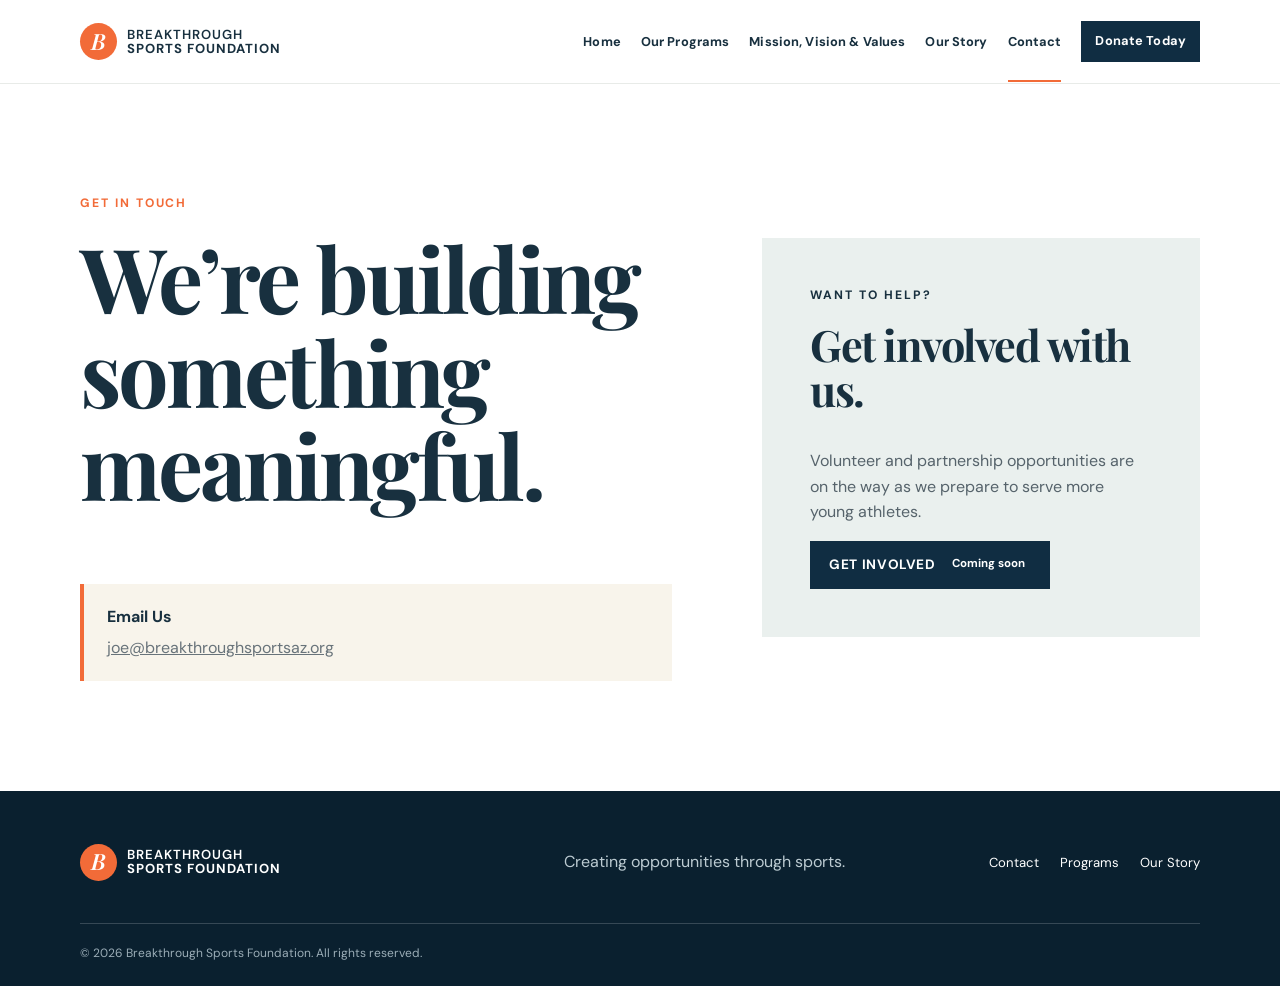
==== contact.html @ 669276fe "modified:   contact.html" ====
<!doctype html>
<html lang="en">
<head>
<meta charset="UTF-8" />
<meta name="viewport" content="width=device-width, initial-scale=1.0" />
<meta name="description" content="Contact Breakthrough Sports Foundation." />
<title>Contact | Breakthrough Sports Foundation</title>
<link rel="stylesheet" href="styles.css" />
<script src="script.js" defer>
</script>
</head>
<body>
<a class="skip-link" href="#main-content">Skip to main content</a>
<header class="site-header">
<div class="container nav-wrap">
<a class="brand" href="/" aria-label="Breakthrough Sports Foundation home">
<span class="brand-mark">B</span>
<span>Breakthrough <strong>Sports Foundation</strong>
</span>
</a>
<button class="menu-toggle" aria-expanded="false" aria-controls="site-nav">
<span class="sr-only">Open navigation</span>
<span>
</span>
<span>
</span>
<span>
</span>
</button>
<nav id="site-nav" class="site-nav" aria-label="Main navigation">
<a href="/">Home</a>
<a href="/programs">Our Programs</a>
<a href="/mission">Mission, Vision & Values</a>
<a href="/story">Our Story</a>
<a class="active" href="/contact">Contact</a>
<a class="nav-donate" href="https://www.zeffy.com/en-US/donation-form/donate-to-change-lives-24615">Donate Today</a>
</nav>
</div>
</header>
<main id="main-content">
<section class="contact-page section container">
<div>
<p class="eyebrow accent">Get in touch</p>
<h1>We’re building something meaningful.</h1>
<div class="contact-status">
  <strong>Email Us</strong>
  <span>
    <a href="mailto:joe@breakthroughsportsaz.org">
      joe@breakthroughsportsaz.org
    </a>
  </span>
</div>
</div>
<aside>
<p class="eyebrow">Want to help?</p>
<h2>Get involved with us.</h2>
<p>Volunteer and partnership opportunities are on the way as we prepare to serve more young athletes.</p>
<a class="button button-dark" href="#coming-soon">Get Involved <span class="coming-soon">Coming soon</span>
</a>
<div id="coming-soon" class="sr-only" aria-live="polite">Get involved opportunities are coming soon.</div>
</aside>
</section>
</main>
<footer class="site-footer">
<div class="container footer-grid">
<a class="brand footer-brand" href="/">
<span class="brand-mark">B</span>
<span>Breakthrough <strong>Sports Foundation</strong>
</span>
</a>
<p>Creating opportunities through sports.</p>
<div>
<a href="/contact">Contact</a>
<a href="/programs">Programs</a>
<a href="/story">Our Story</a>
</div>
</div>
<div class="container footer-bottom">© <span data-year>
</span> Breakthrough Sports Foundation. All rights reserved.</div>
</footer>
</body>
</html>
---- styles.css ----
@import url('https://fonts.googleapis.com/css2?family=DM+Sans:wght@400;500;600;700&family=Playfair+Display:ital,wght@0,600;0,700;1,600;1,700&display=swap');

:root { --navy:#102d42; --navy-dark:#0a202f; --orange:#f26b38; --gold:#f6bf5d; --cream:#f8f4eb; --ink:#18303f; --muted:#65727b; --line:#dce1df; --white:#fff; }
* { box-sizing:border-box; } html { scroll-behavior:smooth; } body { margin:0; color:var(--ink); font-family:'DM Sans',Arial,sans-serif; font-size:16px; line-height:1.6; background:var(--white); } h1,h2,h3,p { margin-top:0; } h1,h2 { font-family:'Playfair Display',Georgia,serif; line-height:1.04; letter-spacing:-.035em; } h1 { font-size:clamp(3.1rem,7vw,6.4rem); } h2 { font-size:clamp(2.3rem,4.5vw,4.25rem); } h3 { font-size:1.28rem; line-height:1.25; } a { color:inherit; } .container { width:min(1120px,calc(100% - 48px)); margin-inline:auto; } .section { padding-block:110px; } .sr-only { position:absolute;width:1px;height:1px;padding:0;margin:-1px;overflow:hidden;clip:rect(0,0,0,0);white-space:nowrap;border:0; } .skip-link { position:fixed;top:8px;left:8px;z-index:99;transform:translateY(-150%);background:var(--orange);color:#fff;padding:10px 14px;font-weight:700; } .skip-link:focus { transform:translateY(0); } .site-header { position:relative; z-index:10; border-bottom:1px solid #e8ebe8; background:#fff; } .nav-wrap { min-height:83px; display:flex; align-items:center; justify-content:space-between; gap:24px; } .brand { display:flex;align-items:center;gap:10px;text-decoration:none;font-size:.82rem;line-height:1.05;text-transform:uppercase;letter-spacing:.075em;font-weight:600; } .brand strong { display:block;font-weight:700; } .brand-mark { width:37px;height:37px;display:grid;place-items:center;border-radius:50%;background:var(--orange);color:#fff;font-family:'Playfair Display',serif;font-size:1.4rem;font-style:italic;text-transform:none; } .site-nav { display:flex;align-items:center;gap:20px;font-size:.8rem;font-weight:700;letter-spacing:.01em; } .site-nav a { text-decoration:none; } .site-nav > a:not(.nav-donate) { border-bottom:2px solid transparent;padding:31px 0 27px; } .site-nav > a:not(.nav-donate):hover,.site-nav > a.active { border-color:var(--orange); } .nav-donate { padding:10px 14px;background:var(--navy);color:#fff; } .menu-toggle { display:none; }
.hero { min-height:690px; position:relative; color:#fff; display:flex; align-items:center; overflow:hidden; background:var(--navy); } .hero-image { position:absolute;inset:0;background:linear-gradient(90deg,rgba(8,29,43,.88) 0%,rgba(8,29,43,.55) 45%,rgba(8,29,43,.13) 100%),url(sports.jpg) center/cover; } .hero-content { position:relative; padding:100px 0 130px; max-width:1120px; width:100%; } .eyebrow { margin-bottom:17px;text-transform:uppercase;font-size:.76rem;font-weight:700;letter-spacing:.16em; } .eyebrow.accent { color:var(--orange); } .hero h1 { max-width:720px;margin-bottom:24px; } em { color:var(--gold); font-weight:inherit; } .hero-copy { font-size:1.14rem;max-width:550px;line-height:1.65;margin-bottom:33px; } .button-row { display:flex;gap:13px;flex-wrap:wrap; } .button { display:inline-flex;justify-content:center;align-items:center;gap:10px;min-height:48px;padding:12px 19px;text-decoration:none;font-size:.85rem;text-transform:uppercase;letter-spacing:.045em;font-weight:700;transition:transform .2s,background .2s; } .button:hover { transform:translateY(-2px); } .button-primary { background:var(--orange);color:white; } .button-ghost { border:1px solid rgba(255,255,255,.68);color:white; } .button-dark { background:var(--navy);color:#fff; } .button-light { background:#fff;color:var(--navy); } .coming-soon { text-transform:none;letter-spacing:0;font-size:.72rem;background:rgba(16,45,66,.12);padding:2px 6px; } .hero-statement { position:absolute;right:30px;bottom:26px;font-family:'Playfair Display',serif;font-size:1.13rem;font-style:italic;letter-spacing:.01em; } .hero-statement span { color:var(--gold); }
.intro { display:grid;grid-template-columns:1.05fr .95fr;gap:110px;align-items:start; } .intro h2 { margin-bottom:0; } .intro-copy { padding-top:23px;font-size:1.08rem; } .text-link,.values-grid a { color:var(--orange);font-size:.86rem;font-weight:700;text-decoration:none; } .text-link { display:inline-block;margin-top:10px;border-bottom:1px solid currentColor; } .values-band { background:var(--cream);padding:78px 0; } .values-grid { display:grid;grid-template-columns:repeat(3,1fr);gap:48px; } .values-grid article { padding-right:25px;border-right:1px solid #d8d6cf; } .values-grid article:last-child { border:0; } .number { color:var(--orange);font-size:.8rem;font-weight:700;letter-spacing:.09em; } .values-grid h3 { margin:19px 0 10px;font-family:'Playfair Display',serif;font-size:1.65rem; } .values-grid p { min-height:102px;color:#56636a; } .feature { display:grid;grid-template-columns:1fr 1fr;padding-block:110px;align-items:stretch; } .feature-photo { min-height:480px;background:center/cover; } .photo-court { background-image:url(sports1.jpg); } .feature-content { padding:68px 10% 50px;background:#edf3f1; } .feature-content h2 { font-size:clamp(2.25rem,3.6vw,3.6rem); } .feature-content p:not(.eyebrow) { margin:24px 0 30px;color:#526069; } .donate-section,.callout { background:var(--orange);color:#fff;text-align:center;padding:93px 0; } .donate-content { max-width:720px; } .donate-section h2,.callout h2 { margin-bottom:17px; } .donate-section p:not(.eyebrow),.callout p:not(.eyebrow) { max-width:600px;margin:0 auto 30px; } .donate-section .coming-soon,.callout .coming-soon { background:rgba(16,45,66,.12); }
.page-hero { color:#fff;min-height:450px;display:flex;align-items:flex-end;padding:80px 0;background:var(--navy) center/cover;position:relative;isolation:isolate; } .page-hero::before { content:'';position:absolute;inset:0;background:rgba(7,31,46,.64);z-index:-1; } .programs-hero { background-image:url(sports2.jpg); } .mission-hero { background-image:url(sports3.jpg); } .page-hero h1 { max-width:830px;margin-bottom:16px; } .page-hero p:not(.eyebrow) { max-width:620px;font-size:1.13rem; }.program-intro { display:grid;grid-template-columns:1fr 1fr;gap:100px;align-items:center;padding-bottom:45px; } .program-intro p { font-size:1.12rem;color:#516068; }.programs-grid { display:grid;grid-template-columns:repeat(2,1fr);gap:0;border-top:1px solid var(--line);margin-bottom:110px; }.programs-grid article { padding:42px 40px 44px 0;border-bottom:1px solid var(--line); }.programs-grid article:nth-child(odd) { margin-right:40px; }.programs-grid span { font-size:.76rem;color:var(--orange);font-weight:700; }.programs-grid h3 { font-family:'Playfair Display',serif;font-size:1.65rem;margin:14px 0 11px; }.programs-grid p { color:#59676e;margin:0; }.callout { text-align:left; }.callout h2 { font-size:clamp(2.4rem,4vw,4.1rem); }.callout p { margin-left:0!important; }
.principles { display:grid;grid-template-columns:1fr 1fr;gap:70px;padding-top:112px;padding-bottom:112px; }.principles article { padding:38px 25px 45px;border-top:5px solid var(--orange);background:var(--cream); }.principles p:not(.eyebrow) { color:#52606a;font-size:1.07rem; }.values-section { background:var(--navy);color:#fff;padding:100px 0; }.values-section h2 { margin-bottom:50px; }.value-cards { display:grid;grid-template-columns:repeat(4,1fr);gap:18px; }.value-cards article { background:#1d4157;padding:29px 25px; }.value-cards h3 { color:var(--gold);font-family:'Playfair Display',serif;font-size:1.6rem; }.value-cards p { color:#d5e1e6;margin:0; }.story-hero { min-height:560px;display:flex;align-items:center;color:#fff;background:linear-gradient(90deg,rgba(9,30,43,.82),rgba(9,30,43,.35)),url('https://images.unsplash.com/photo-1517466787929-bc90951d0974?auto=format&fit=crop&w=1800&q=85') center/cover; }.story-hero h1 { max-width:820px; }.story-content { display:grid;grid-template-columns:.9fr 1.1fr;gap:95px; }.story-content h2 { font-size:clamp(2.25rem,4vw,4rem); }.story-content p { font-size:1.08rem;color:#53616a; }.story-content .button { margin-top:15px; }.quote-section { padding:100px 0;background:var(--cream);text-align:center; }.quote-section blockquote { max-width:900px;margin:0 auto 19px;font-family:'Playfair Display',serif;font-size:clamp(2.3rem,5vw,4.8rem);font-style:italic;line-height:1.12;letter-spacing:-.035em; }.quote-section p { color:var(--orange);font-weight:700; }.contact-page { min-height:calc(100vh - 200px);display:grid;grid-template-columns:1.15fr .85fr;gap:90px;align-items:center; }.contact-page h1 { max-width:670px; }.contact-page > div > p:not(.eyebrow) { font-size:1.12rem;max-width:560px;color:#59656d; }.contact-status { display:flex;flex-direction:column;gap:5px;margin-top:38px;padding:20px 23px;border-left:4px solid var(--orange);background:var(--cream); }.contact-status span { color:#68737a; }.contact-page aside { padding:48px;background:#eaf0ee; }.contact-page aside h2 { font-size:2.7rem; }.contact-page aside p:not(.eyebrow) { color:#56636b; }
.site-footer { background:var(--navy-dark);color:#fff;padding:53px 0 23px; }.footer-grid { display:grid;grid-template-columns:1.15fr 1fr auto;gap:30px;align-items:center;padding-bottom:42px; }.footer-brand { color:#fff; }.footer-grid p { margin:0;color:#bccbd2; }.footer-grid div { display:flex;gap:21px; }.footer-grid div a { color:#fff;font-size:.82rem;text-decoration:none; }.footer-bottom { padding-top:20px;border-top:1px solid rgba(255,255,255,.18);font-size:.75rem;color:#9badb7; }
@media (max-width: 940px) { .site-nav { gap:11px;font-size:.72rem; }.site-nav > a:not(.nav-donate) { padding-inline:2px; }.intro { gap:55px; }.value-cards { grid-template-columns:repeat(2,1fr); }.contact-page { gap:50px; } }
@media (max-width: 760px) { .container { width:min(100% - 36px,1120px); }.section { padding-block:72px; }.nav-wrap { min-height:71px; }.menu-toggle { display:flex;flex-direction:column;justify-content:center;gap:5px;width:43px;height:43px;border:0;background:transparent; }.menu-toggle span:not(.sr-only) { width:24px;height:2px;background:var(--navy); }.site-nav { position:absolute;top:100%;left:0;right:0;display:none;align-items:stretch;flex-direction:column;gap:0;padding:13px 18px 20px;background:#fff;border-bottom:1px solid var(--line);box-shadow:0 12px 15px rgba(12,34,45,.08); }.site-nav.is-open { display:flex; }.site-nav > a:not(.nav-donate) { padding:12px 0;border-bottom:1px solid #edf0ef; }.nav-donate { margin-top:13px;text-align:center; }.hero { min-height:650px; }.hero-content { padding:95px 0 105px; }.hero-statement { left:18px;right:auto;bottom:22px; }.intro,.feature,.program-intro,.principles,.story-content,.contact-page { grid-template-columns:1fr;gap:32px; }.intro-copy { padding-top:0; }.values-grid { grid-template-columns:1fr;gap:31px; }.values-grid article { padding:0 0 30px;border-right:0;border-bottom:1px solid #d8d6cf; }.values-grid article:last-child { padding-bottom:0;border:0; }.values-grid p { min-height:auto; }.feature { padding-block:72px; }.feature-photo { min-height:330px; }.feature-content { padding:50px 30px; }.page-hero { min-height:400px;padding-bottom:55px; }.program-intro { padding-bottom:28px; }.programs-grid { grid-template-columns:1fr;margin-bottom:72px; }.programs-grid article,.programs-grid article:nth-child(odd) { margin-right:0;padding-right:0; }.principles { padding-top:72px;padding-bottom:72px; }.story-hero { min-height:470px; }.quote-section { padding:75px 0; }.contact-page { min-height:0; }.footer-grid { grid-template-columns:1fr;gap:24px; }.footer-grid div { flex-wrap:wrap; } }
@media (max-width: 480px) { h1 { font-size:3rem; }.hero-copy { font-size:1rem; }.button { width:100%; }.value-cards { grid-template-columns:1fr; }.contact-page aside { padding:33px 25px; } }
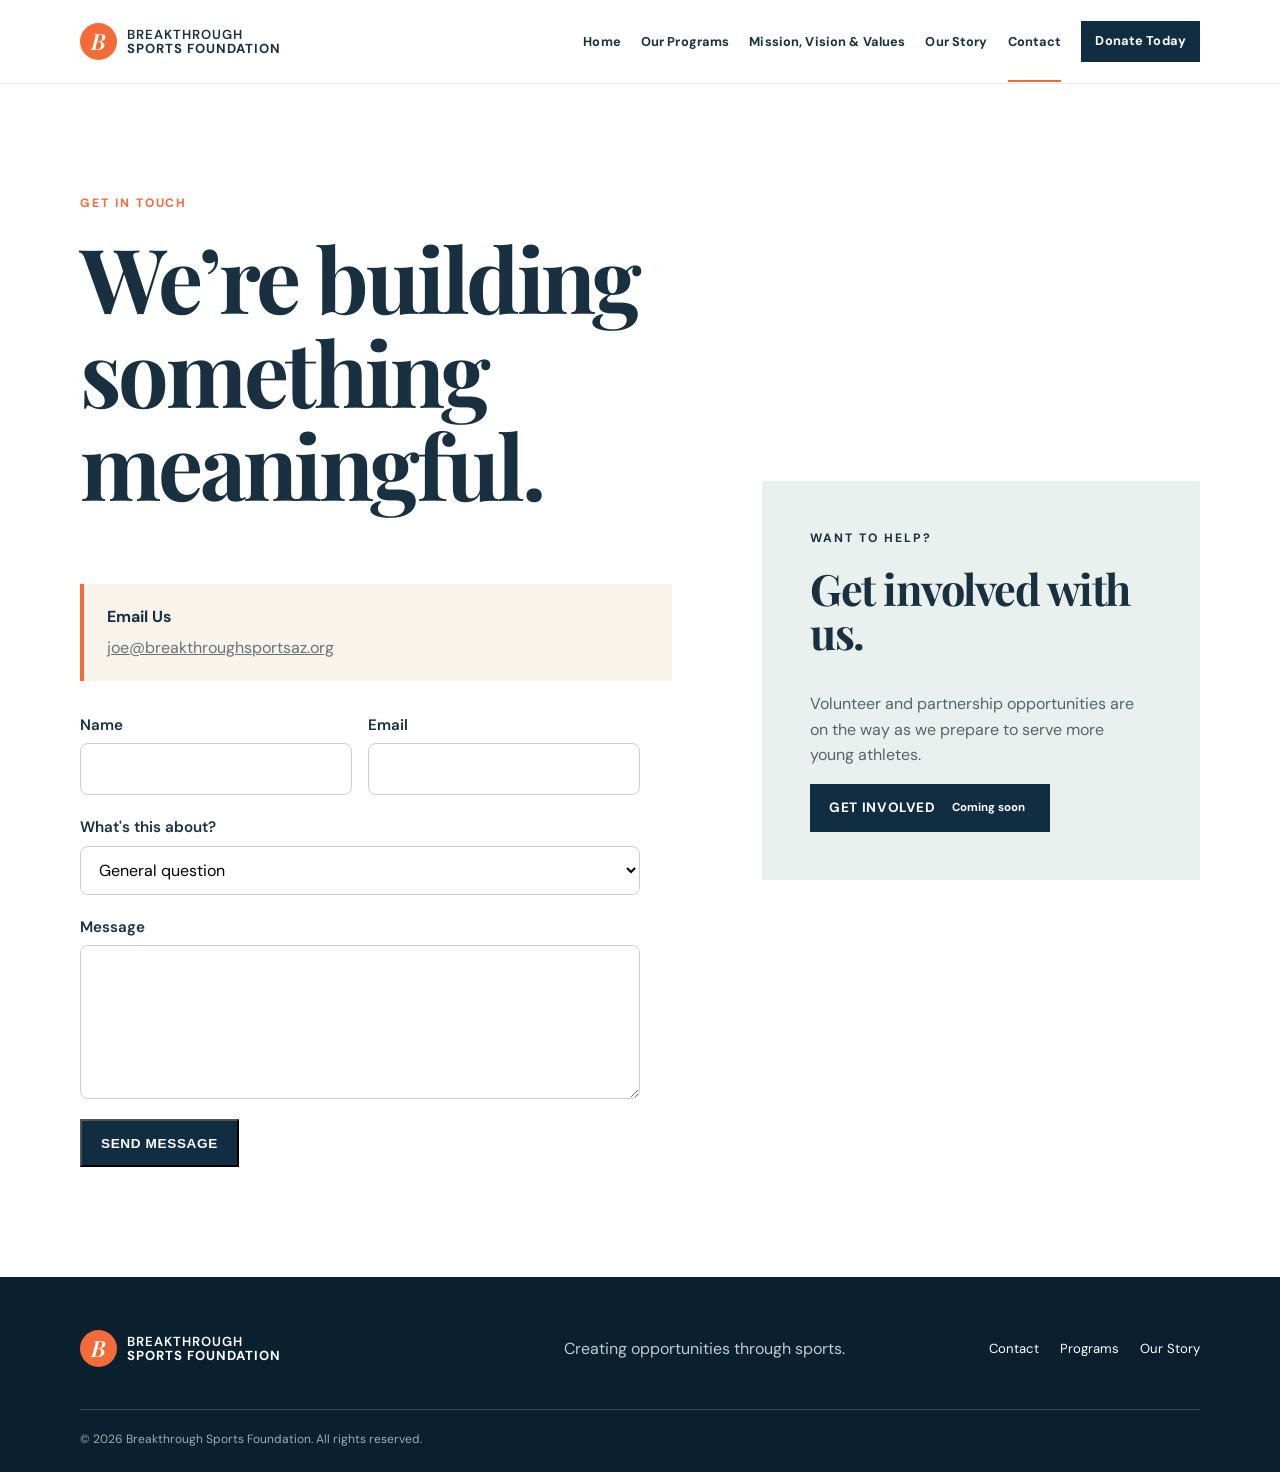
==== commit d058e188: "modified:   contact.html 	modified:   styles.css" ====
--- a/contact.html
+++ b/contact.html
@@ -50,6 +50,40 @@
     </a>
   </span>
 </div>
+
+<form class="contact-form" action="https://formspree.io/f/YOUR_FORM_ID" method="POST">
+  <div class="form-row">
+    <div class="form-field">
+      <label for="name">Name</label>
+      <input type="text" id="name" name="name" autocomplete="name" required />
+    </div>
+    <div class="form-field">
+      <label for="email">Email</label>
+      <input type="email" id="email" name="email" autocomplete="email" required />
+    </div>
+  </div>
+
+  <div class="form-field">
+    <label for="topic">What's this about?</label>
+    <select id="topic" name="topic">
+      <option>General question</option>
+      <option>Programs / registration</option>
+      <option>Volunteering</option>
+      <option>Partnerships / sponsorship</option>
+      <option>Donations</option>
+    </select>
+  </div>
+
+  <div class="form-field">
+    <label for="message">Message</label>
+    <textarea id="message" name="message" rows="5" required></textarea>
+  </div>
+
+  <!-- Spam trap: hidden from people, bots fill it in -->
+  <input type="text" name="_gotcha" tabindex="-1" autocomplete="off" class="sr-only" aria-hidden="true" />
+
+  <button type="submit" class="button button-dark">Send Message</button>
+</form>
 </div>
 <aside>
 <p class="eyebrow">Want to help?</p>
@@ -79,4 +113,4 @@
 </span> Breakthrough Sports Foundation. All rights reserved.</div>
 </footer>
 </body>
-</html>
+</html>
--- a/styles.css
+++ b/styles.css
@@ -10,3 +10,55 @@
 @media (max-width: 940px) { .site-nav { gap:11px;font-size:.72rem; }.site-nav > a:not(.nav-donate) { padding-inline:2px; }.intro { gap:55px; }.value-cards { grid-template-columns:repeat(2,1fr); }.contact-page { gap:50px; } }
 @media (max-width: 760px) { .container { width:min(100% - 36px,1120px); }.section { padding-block:72px; }.nav-wrap { min-height:71px; }.menu-toggle { display:flex;flex-direction:column;justify-content:center;gap:5px;width:43px;height:43px;border:0;background:transparent; }.menu-toggle span:not(.sr-only) { width:24px;height:2px;background:var(--navy); }.site-nav { position:absolute;top:100%;left:0;right:0;display:none;align-items:stretch;flex-direction:column;gap:0;padding:13px 18px 20px;background:#fff;border-bottom:1px solid var(--line);box-shadow:0 12px 15px rgba(12,34,45,.08); }.site-nav.is-open { display:flex; }.site-nav > a:not(.nav-donate) { padding:12px 0;border-bottom:1px solid #edf0ef; }.nav-donate { margin-top:13px;text-align:center; }.hero { min-height:650px; }.hero-content { padding:95px 0 105px; }.hero-statement { left:18px;right:auto;bottom:22px; }.intro,.feature,.program-intro,.principles,.story-content,.contact-page { grid-template-columns:1fr;gap:32px; }.intro-copy { padding-top:0; }.values-grid { grid-template-columns:1fr;gap:31px; }.values-grid article { padding:0 0 30px;border-right:0;border-bottom:1px solid #d8d6cf; }.values-grid article:last-child { padding-bottom:0;border:0; }.values-grid p { min-height:auto; }.feature { padding-block:72px; }.feature-photo { min-height:330px; }.feature-content { padding:50px 30px; }.page-hero { min-height:400px;padding-bottom:55px; }.program-intro { padding-bottom:28px; }.programs-grid { grid-template-columns:1fr;margin-bottom:72px; }.programs-grid article,.programs-grid article:nth-child(odd) { margin-right:0;padding-right:0; }.principles { padding-top:72px;padding-bottom:72px; }.story-hero { min-height:470px; }.quote-section { padding:75px 0; }.contact-page { min-height:0; }.footer-grid { grid-template-columns:1fr;gap:24px; }.footer-grid div { flex-wrap:wrap; } }
 @media (max-width: 480px) { h1 { font-size:3rem; }.hero-copy { font-size:1rem; }.button { width:100%; }.value-cards { grid-template-columns:1fr; }.contact-page aside { padding:33px 25px; } }
+.contact-form {
+  margin-top: 2rem;
+  display: grid;
+  gap: 1.25rem;
+  max-width: 560px;
+}
+
+.form-row {
+  display: grid;
+  grid-template-columns: 1fr 1fr;
+  gap: 1rem;
+}
+
+.form-field {
+  display: grid;
+  gap: 0.4rem;
+}
+
+.form-field label {
+  font-weight: 600;
+  font-size: 0.95rem;
+}
+
+.form-field input,
+.form-field select,
+.form-field textarea {
+  width: 100%;
+  padding: 0.75rem 0.9rem;
+  border: 1px solid #ccc;
+  border-radius: 8px;
+  font: inherit;
+  background: #fff;
+}
+
+.form-field input:focus,
+.form-field select:focus,
+.form-field textarea:focus {
+  outline: 2px solid currentColor;
+  outline-offset: 2px;
+  border-color: transparent;
+}
+
+.contact-form button {
+  justify-self: start;
+  cursor: pointer;
+}
+
+@media (max-width: 600px) {
+  .form-row {
+    grid-template-columns: 1fr;
+  }
+}
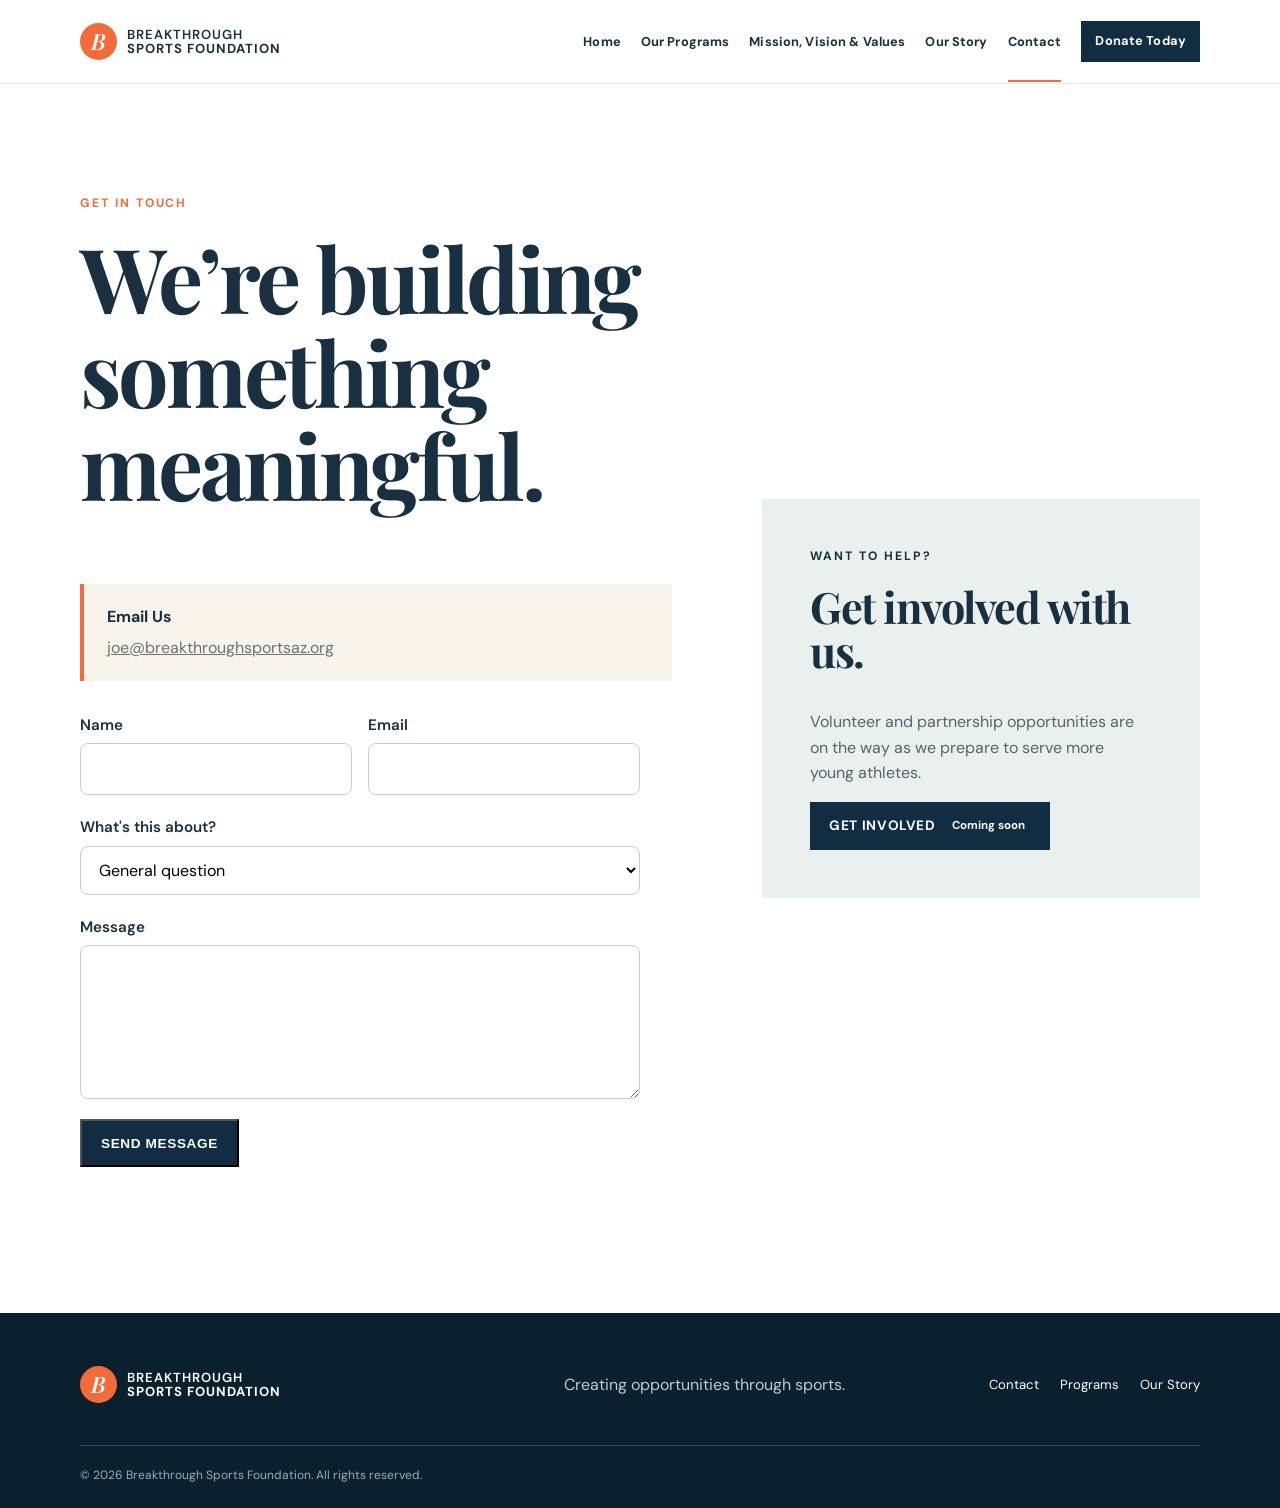
==== commit f6f06f3b: "modified:   contact.html" ====
--- a/contact.html
+++ b/contact.html
@@ -51,21 +51,21 @@
   </span>
 </div>
 
-<form class="contact-form" action="https://formspree.io/f/YOUR_FORM_ID" method="POST">
+<form class="contact-form" id="contact-form" action="PASTE_YOUR_WEB_APP_URL_HERE" method="POST" target="support-frame">
   <div class="form-row">
     <div class="form-field">
       <label for="name">Name</label>
-      <input type="text" id="name" name="name" autocomplete="name" required />
+      <input type="text" id="name" name="name" autocomplete="name" maxlength="120" required />
     </div>
     <div class="form-field">
       <label for="email">Email</label>
-      <input type="email" id="email" name="email" autocomplete="email" required />
+      <input type="email" id="email" name="email" autocomplete="email" maxlength="254" required />
     </div>
   </div>
 
   <div class="form-field">
     <label for="topic">What's this about?</label>
-    <select id="topic" name="topic">
+    <select id="topic" name="category">
       <option>General question</option>
       <option>Programs / registration</option>
       <option>Volunteering</option>
@@ -76,14 +76,58 @@
 
   <div class="form-field">
     <label for="message">Message</label>
-    <textarea id="message" name="message" rows="5" required></textarea>
+    <textarea id="message" name="message" rows="5" maxlength="5000" required></textarea>
   </div>
 
+  <input type="hidden" name="source" value="breakthroughsportsaz.org/contact" />
+  <input type="hidden" name="requestToken" id="request-token" />
+
   <!-- Spam trap: hidden from people, bots fill it in -->
-  <input type="text" name="_gotcha" tabindex="-1" autocomplete="off" class="sr-only" aria-hidden="true" />
+  <input type="text" name="website" tabindex="-1" autocomplete="off" class="sr-only" aria-hidden="true" />
 
   <button type="submit" class="button button-dark">Send Message</button>
+  <p class="form-status" id="form-status" role="status" aria-live="polite"></p>
 </form>
+
+<iframe name="support-frame" title="Form submission" hidden></iframe>
+
+<script>
+(function () {
+  var form = document.getElementById('contact-form');
+  var statusEl = document.getElementById('form-status');
+  var tokenInput = document.getElementById('request-token');
+  var button = form.querySelector('button[type="submit"]');
+  var timer;
+
+  function finish(text, state) {
+    clearTimeout(timer);
+    statusEl.textContent = text;
+    statusEl.dataset.state = state;
+    button.disabled = false;
+    button.textContent = 'Send Message';
+  }
+
+  form.addEventListener('submit', function () {
+    tokenInput.value = Date.now().toString(36) + Math.random().toString(36).slice(2);
+    button.disabled = true;
+    button.textContent = 'Sending…';
+    statusEl.textContent = '';
+    statusEl.dataset.state = '';
+    timer = setTimeout(function () {
+      finish('This is taking longer than expected. If you don’t hear back, email us at joe@breakthroughsportsaz.org.', 'error');
+    }, 20000);
+  });
+
+  window.addEventListener('message', function (event) {
+    var data = event.data;
+    if (!data || data.source !== 'breakthrough-support-form') return;
+    if (data.requestToken !== tokenInput.value) return;
+    var ok = data.status === 'ok';
+    finish(data.message, ok ? 'ok' : 'error');
+    if (ok) form.reset();
+  });
+})();
+</script>
 </div>
 <aside>
 <p class="eyebrow">Want to help?</p>
--- a/styles.css
+++ b/styles.css
@@ -1,15 +1,934 @@
-@import url('https://fonts.googleapis.com/css2?family=DM+Sans:wght@400;500;600;700&family=Playfair+Display:ital,wght@0,600;0,700;1,600;1,700&display=swap');
-
-:root { --navy:#102d42; --navy-dark:#0a202f; --orange:#f26b38; --gold:#f6bf5d; --cream:#f8f4eb; --ink:#18303f; --muted:#65727b; --line:#dce1df; --white:#fff; }
-* { box-sizing:border-box; } html { scroll-behavior:smooth; } body { margin:0; color:var(--ink); font-family:'DM Sans',Arial,sans-serif; font-size:16px; line-height:1.6; background:var(--white); } h1,h2,h3,p { margin-top:0; } h1,h2 { font-family:'Playfair Display',Georgia,serif; line-height:1.04; letter-spacing:-.035em; } h1 { font-size:clamp(3.1rem,7vw,6.4rem); } h2 { font-size:clamp(2.3rem,4.5vw,4.25rem); } h3 { font-size:1.28rem; line-height:1.25; } a { color:inherit; } .container { width:min(1120px,calc(100% - 48px)); margin-inline:auto; } .section { padding-block:110px; } .sr-only { position:absolute;width:1px;height:1px;padding:0;margin:-1px;overflow:hidden;clip:rect(0,0,0,0);white-space:nowrap;border:0; } .skip-link { position:fixed;top:8px;left:8px;z-index:99;transform:translateY(-150%);background:var(--orange);color:#fff;padding:10px 14px;font-weight:700; } .skip-link:focus { transform:translateY(0); } .site-header { position:relative; z-index:10; border-bottom:1px solid #e8ebe8; background:#fff; } .nav-wrap { min-height:83px; display:flex; align-items:center; justify-content:space-between; gap:24px; } .brand { display:flex;align-items:center;gap:10px;text-decoration:none;font-size:.82rem;line-height:1.05;text-transform:uppercase;letter-spacing:.075em;font-weight:600; } .brand strong { display:block;font-weight:700; } .brand-mark { width:37px;height:37px;display:grid;place-items:center;border-radius:50%;background:var(--orange);color:#fff;font-family:'Playfair Display',serif;font-size:1.4rem;font-style:italic;text-transform:none; } .site-nav { display:flex;align-items:center;gap:20px;font-size:.8rem;font-weight:700;letter-spacing:.01em; } .site-nav a { text-decoration:none; } .site-nav > a:not(.nav-donate) { border-bottom:2px solid transparent;padding:31px 0 27px; } .site-nav > a:not(.nav-donate):hover,.site-nav > a.active { border-color:var(--orange); } .nav-donate { padding:10px 14px;background:var(--navy);color:#fff; } .menu-toggle { display:none; }
-.hero { min-height:690px; position:relative; color:#fff; display:flex; align-items:center; overflow:hidden; background:var(--navy); } .hero-image { position:absolute;inset:0;background:linear-gradient(90deg,rgba(8,29,43,.88) 0%,rgba(8,29,43,.55) 45%,rgba(8,29,43,.13) 100%),url(sports.jpg) center/cover; } .hero-content { position:relative; padding:100px 0 130px; max-width:1120px; width:100%; } .eyebrow { margin-bottom:17px;text-transform:uppercase;font-size:.76rem;font-weight:700;letter-spacing:.16em; } .eyebrow.accent { color:var(--orange); } .hero h1 { max-width:720px;margin-bottom:24px; } em { color:var(--gold); font-weight:inherit; } .hero-copy { font-size:1.14rem;max-width:550px;line-height:1.65;margin-bottom:33px; } .button-row { display:flex;gap:13px;flex-wrap:wrap; } .button { display:inline-flex;justify-content:center;align-items:center;gap:10px;min-height:48px;padding:12px 19px;text-decoration:none;font-size:.85rem;text-transform:uppercase;letter-spacing:.045em;font-weight:700;transition:transform .2s,background .2s; } .button:hover { transform:translateY(-2px); } .button-primary { background:var(--orange);color:white; } .button-ghost { border:1px solid rgba(255,255,255,.68);color:white; } .button-dark { background:var(--navy);color:#fff; } .button-light { background:#fff;color:var(--navy); } .coming-soon { text-transform:none;letter-spacing:0;font-size:.72rem;background:rgba(16,45,66,.12);padding:2px 6px; } .hero-statement { position:absolute;right:30px;bottom:26px;font-family:'Playfair Display',serif;font-size:1.13rem;font-style:italic;letter-spacing:.01em; } .hero-statement span { color:var(--gold); }
-.intro { display:grid;grid-template-columns:1.05fr .95fr;gap:110px;align-items:start; } .intro h2 { margin-bottom:0; } .intro-copy { padding-top:23px;font-size:1.08rem; } .text-link,.values-grid a { color:var(--orange);font-size:.86rem;font-weight:700;text-decoration:none; } .text-link { display:inline-block;margin-top:10px;border-bottom:1px solid currentColor; } .values-band { background:var(--cream);padding:78px 0; } .values-grid { display:grid;grid-template-columns:repeat(3,1fr);gap:48px; } .values-grid article { padding-right:25px;border-right:1px solid #d8d6cf; } .values-grid article:last-child { border:0; } .number { color:var(--orange);font-size:.8rem;font-weight:700;letter-spacing:.09em; } .values-grid h3 { margin:19px 0 10px;font-family:'Playfair Display',serif;font-size:1.65rem; } .values-grid p { min-height:102px;color:#56636a; } .feature { display:grid;grid-template-columns:1fr 1fr;padding-block:110px;align-items:stretch; } .feature-photo { min-height:480px;background:center/cover; } .photo-court { background-image:url(sports1.jpg); } .feature-content { padding:68px 10% 50px;background:#edf3f1; } .feature-content h2 { font-size:clamp(2.25rem,3.6vw,3.6rem); } .feature-content p:not(.eyebrow) { margin:24px 0 30px;color:#526069; } .donate-section,.callout { background:var(--orange);color:#fff;text-align:center;padding:93px 0; } .donate-content { max-width:720px; } .donate-section h2,.callout h2 { margin-bottom:17px; } .donate-section p:not(.eyebrow),.callout p:not(.eyebrow) { max-width:600px;margin:0 auto 30px; } .donate-section .coming-soon,.callout .coming-soon { background:rgba(16,45,66,.12); }
-.page-hero { color:#fff;min-height:450px;display:flex;align-items:flex-end;padding:80px 0;background:var(--navy) center/cover;position:relative;isolation:isolate; } .page-hero::before { content:'';position:absolute;inset:0;background:rgba(7,31,46,.64);z-index:-1; } .programs-hero { background-image:url(sports2.jpg); } .mission-hero { background-image:url(sports3.jpg); } .page-hero h1 { max-width:830px;margin-bottom:16px; } .page-hero p:not(.eyebrow) { max-width:620px;font-size:1.13rem; }.program-intro { display:grid;grid-template-columns:1fr 1fr;gap:100px;align-items:center;padding-bottom:45px; } .program-intro p { font-size:1.12rem;color:#516068; }.programs-grid { display:grid;grid-template-columns:repeat(2,1fr);gap:0;border-top:1px solid var(--line);margin-bottom:110px; }.programs-grid article { padding:42px 40px 44px 0;border-bottom:1px solid var(--line); }.programs-grid article:nth-child(odd) { margin-right:40px; }.programs-grid span { font-size:.76rem;color:var(--orange);font-weight:700; }.programs-grid h3 { font-family:'Playfair Display',serif;font-size:1.65rem;margin:14px 0 11px; }.programs-grid p { color:#59676e;margin:0; }.callout { text-align:left; }.callout h2 { font-size:clamp(2.4rem,4vw,4.1rem); }.callout p { margin-left:0!important; }
-.principles { display:grid;grid-template-columns:1fr 1fr;gap:70px;padding-top:112px;padding-bottom:112px; }.principles article { padding:38px 25px 45px;border-top:5px solid var(--orange);background:var(--cream); }.principles p:not(.eyebrow) { color:#52606a;font-size:1.07rem; }.values-section { background:var(--navy);color:#fff;padding:100px 0; }.values-section h2 { margin-bottom:50px; }.value-cards { display:grid;grid-template-columns:repeat(4,1fr);gap:18px; }.value-cards article { background:#1d4157;padding:29px 25px; }.value-cards h3 { color:var(--gold);font-family:'Playfair Display',serif;font-size:1.6rem; }.value-cards p { color:#d5e1e6;margin:0; }.story-hero { min-height:560px;display:flex;align-items:center;color:#fff;background:linear-gradient(90deg,rgba(9,30,43,.82),rgba(9,30,43,.35)),url('https://images.unsplash.com/photo-1517466787929-bc90951d0974?auto=format&fit=crop&w=1800&q=85') center/cover; }.story-hero h1 { max-width:820px; }.story-content { display:grid;grid-template-columns:.9fr 1.1fr;gap:95px; }.story-content h2 { font-size:clamp(2.25rem,4vw,4rem); }.story-content p { font-size:1.08rem;color:#53616a; }.story-content .button { margin-top:15px; }.quote-section { padding:100px 0;background:var(--cream);text-align:center; }.quote-section blockquote { max-width:900px;margin:0 auto 19px;font-family:'Playfair Display',serif;font-size:clamp(2.3rem,5vw,4.8rem);font-style:italic;line-height:1.12;letter-spacing:-.035em; }.quote-section p { color:var(--orange);font-weight:700; }.contact-page { min-height:calc(100vh - 200px);display:grid;grid-template-columns:1.15fr .85fr;gap:90px;align-items:center; }.contact-page h1 { max-width:670px; }.contact-page > div > p:not(.eyebrow) { font-size:1.12rem;max-width:560px;color:#59656d; }.contact-status { display:flex;flex-direction:column;gap:5px;margin-top:38px;padding:20px 23px;border-left:4px solid var(--orange);background:var(--cream); }.contact-status span { color:#68737a; }.contact-page aside { padding:48px;background:#eaf0ee; }.contact-page aside h2 { font-size:2.7rem; }.contact-page aside p:not(.eyebrow) { color:#56636b; }
-.site-footer { background:var(--navy-dark);color:#fff;padding:53px 0 23px; }.footer-grid { display:grid;grid-template-columns:1.15fr 1fr auto;gap:30px;align-items:center;padding-bottom:42px; }.footer-brand { color:#fff; }.footer-grid p { margin:0;color:#bccbd2; }.footer-grid div { display:flex;gap:21px; }.footer-grid div a { color:#fff;font-size:.82rem;text-decoration:none; }.footer-bottom { padding-top:20px;border-top:1px solid rgba(255,255,255,.18);font-size:.75rem;color:#9badb7; }
-@media (max-width: 940px) { .site-nav { gap:11px;font-size:.72rem; }.site-nav > a:not(.nav-donate) { padding-inline:2px; }.intro { gap:55px; }.value-cards { grid-template-columns:repeat(2,1fr); }.contact-page { gap:50px; } }
-@media (max-width: 760px) { .container { width:min(100% - 36px,1120px); }.section { padding-block:72px; }.nav-wrap { min-height:71px; }.menu-toggle { display:flex;flex-direction:column;justify-content:center;gap:5px;width:43px;height:43px;border:0;background:transparent; }.menu-toggle span:not(.sr-only) { width:24px;height:2px;background:var(--navy); }.site-nav { position:absolute;top:100%;left:0;right:0;display:none;align-items:stretch;flex-direction:column;gap:0;padding:13px 18px 20px;background:#fff;border-bottom:1px solid var(--line);box-shadow:0 12px 15px rgba(12,34,45,.08); }.site-nav.is-open { display:flex; }.site-nav > a:not(.nav-donate) { padding:12px 0;border-bottom:1px solid #edf0ef; }.nav-donate { margin-top:13px;text-align:center; }.hero { min-height:650px; }.hero-content { padding:95px 0 105px; }.hero-statement { left:18px;right:auto;bottom:22px; }.intro,.feature,.program-intro,.principles,.story-content,.contact-page { grid-template-columns:1fr;gap:32px; }.intro-copy { padding-top:0; }.values-grid { grid-template-columns:1fr;gap:31px; }.values-grid article { padding:0 0 30px;border-right:0;border-bottom:1px solid #d8d6cf; }.values-grid article:last-child { padding-bottom:0;border:0; }.values-grid p { min-height:auto; }.feature { padding-block:72px; }.feature-photo { min-height:330px; }.feature-content { padding:50px 30px; }.page-hero { min-height:400px;padding-bottom:55px; }.program-intro { padding-bottom:28px; }.programs-grid { grid-template-columns:1fr;margin-bottom:72px; }.programs-grid article,.programs-grid article:nth-child(odd) { margin-right:0;padding-right:0; }.principles { padding-top:72px;padding-bottom:72px; }.story-hero { min-height:470px; }.quote-section { padding:75px 0; }.contact-page { min-height:0; }.footer-grid { grid-template-columns:1fr;gap:24px; }.footer-grid div { flex-wrap:wrap; } }
-@media (max-width: 480px) { h1 { font-size:3rem; }.hero-copy { font-size:1rem; }.button { width:100%; }.value-cards { grid-template-columns:1fr; }.contact-page aside { padding:33px 25px; } }
+@import url("https://fonts.googleapis.com/css2?family=DM+Sans:wght@400;500;600;700&family=Playfair+Display:ital,wght@0,600;0,700;1,600;1,700&display=swap");
+
+:root {
+  --navy: #102d42;
+  --navy-dark: #0a202f;
+  --orange: #f26b38;
+  --gold: #f6bf5d;
+  --cream: #f8f4eb;
+  --ink: #18303f;
+  --muted: #65727b;
+  --line: #dce1df;
+  --white: #fff;
+}
+
+* {
+  box-sizing: border-box;
+}
+
+html {
+  scroll-behavior: smooth;
+}
+
+body {
+  margin: 0;
+  color: var(--ink);
+  font-family: "DM Sans", Arial, sans-serif;
+  font-size: 16px;
+  line-height: 1.6;
+  background: var(--white);
+}
+
+h1,
+h2,
+h3,
+p {
+  margin-top: 0;
+}
+
+h1,
+h2 {
+  font-family: "Playfair Display", Georgia, serif;
+  line-height: 1.04;
+  letter-spacing: -0.035em;
+}
+
+h1 {
+  font-size: clamp(3.1rem, 7vw, 6.4rem);
+}
+
+h2 {
+  font-size: clamp(2.3rem, 4.5vw, 4.25rem);
+}
+
+h3 {
+  font-size: 1.28rem;
+  line-height: 1.25;
+}
+
+a {
+  color: inherit;
+}
+
+.container {
+  width: min(1120px, calc(100% - 48px));
+  margin-inline: auto;
+}
+
+.section {
+  padding-block: 110px;
+}
+
+.sr-only {
+  position: absolute;
+  width: 1px;
+  height: 1px;
+  padding: 0;
+  margin: -1px;
+  overflow: hidden;
+  clip: rect(0, 0, 0, 0);
+  white-space: nowrap;
+  border: 0;
+}
+
+.skip-link {
+  position: fixed;
+  top: 8px;
+  left: 8px;
+  z-index: 99;
+  transform: translateY(-150%);
+  background: var(--orange);
+  color: #fff;
+  padding: 10px 14px;
+  font-weight: 700;
+}
+
+.skip-link:focus {
+  transform: translateY(0);
+}
+
+.site-header {
+  position: relative;
+  z-index: 10;
+  border-bottom: 1px solid #e8ebe8;
+  background: #fff;
+}
+
+.nav-wrap {
+  min-height: 83px;
+  display: flex;
+  align-items: center;
+  justify-content: space-between;
+  gap: 24px;
+}
+
+.brand {
+  display: flex;
+  align-items: center;
+  gap: 10px;
+  text-decoration: none;
+  font-size: 0.82rem;
+  line-height: 1.05;
+  text-transform: uppercase;
+  letter-spacing: 0.075em;
+  font-weight: 600;
+}
+
+.brand strong {
+  display: block;
+  font-weight: 700;
+}
+
+.brand-mark {
+  width: 37px;
+  height: 37px;
+  display: grid;
+  place-items: center;
+  border-radius: 50%;
+  background: var(--orange);
+  color: #fff;
+  font-family: "Playfair Display", serif;
+  font-size: 1.4rem;
+  font-style: italic;
+  text-transform: none;
+}
+
+.site-nav {
+  display: flex;
+  align-items: center;
+  gap: 20px;
+  font-size: 0.8rem;
+  font-weight: 700;
+  letter-spacing: 0.01em;
+}
+
+.site-nav a {
+  text-decoration: none;
+}
+
+.site-nav > a:not(.nav-donate) {
+  border-bottom: 2px solid transparent;
+  padding: 31px 0 27px;
+}
+
+.site-nav > a:not(.nav-donate):hover,
+.site-nav > a.active {
+  border-color: var(--orange);
+}
+
+.nav-donate {
+  padding: 10px 14px;
+  background: var(--navy);
+  color: #fff;
+}
+
+.menu-toggle {
+  display: none;
+}
+
+.hero {
+  min-height: 690px;
+  position: relative;
+  color: #fff;
+  display: flex;
+  align-items: center;
+  overflow: hidden;
+  background: var(--navy);
+}
+
+.hero-image {
+  position: absolute;
+  inset: 0;
+  background:
+    linear-gradient(
+      90deg,
+      rgba(8, 29, 43, 0.88) 0%,
+      rgba(8, 29, 43, 0.55) 45%,
+      rgba(8, 29, 43, 0.13) 100%
+    ),
+    url(sports.jpg) center/cover;
+}
+
+.hero-content {
+  position: relative;
+  padding: 100px 0 130px;
+  max-width: 1120px;
+  width: 100%;
+}
+
+.eyebrow {
+  margin-bottom: 17px;
+  text-transform: uppercase;
+  font-size: 0.76rem;
+  font-weight: 700;
+  letter-spacing: 0.16em;
+}
+
+.eyebrow.accent {
+  color: var(--orange);
+}
+
+.hero h1 {
+  max-width: 720px;
+  margin-bottom: 24px;
+}
+
+em {
+  color: var(--gold);
+  font-weight: inherit;
+}
+
+.hero-copy {
+  font-size: 1.14rem;
+  max-width: 550px;
+  line-height: 1.65;
+  margin-bottom: 33px;
+}
+
+.button-row {
+  display: flex;
+  gap: 13px;
+  flex-wrap: wrap;
+}
+
+.button {
+  display: inline-flex;
+  justify-content: center;
+  align-items: center;
+  gap: 10px;
+  min-height: 48px;
+  padding: 12px 19px;
+  text-decoration: none;
+  font-size: 0.85rem;
+  text-transform: uppercase;
+  letter-spacing: 0.045em;
+  font-weight: 700;
+  transition:
+    transform 0.2s,
+    background 0.2s;
+}
+
+.button:hover {
+  transform: translateY(-2px);
+}
+
+.button-primary {
+  background: var(--orange);
+  color: white;
+}
+
+.button-ghost {
+  border: 1px solid rgba(255, 255, 255, 0.68);
+  color: white;
+}
+
+.button-dark {
+  background: var(--navy);
+  color: #fff;
+}
+
+.button-light {
+  background: #fff;
+  color: var(--navy);
+}
+
+.coming-soon {
+  text-transform: none;
+  letter-spacing: 0;
+  font-size: 0.72rem;
+  background: rgba(16, 45, 66, 0.12);
+  padding: 2px 6px;
+}
+
+.hero-statement {
+  position: absolute;
+  right: 30px;
+  bottom: 26px;
+  font-family: "Playfair Display", serif;
+  font-size: 1.13rem;
+  font-style: italic;
+  letter-spacing: 0.01em;
+}
+
+.hero-statement span {
+  color: var(--gold);
+}
+
+.intro {
+  display: grid;
+  grid-template-columns: 1.05fr 0.95fr;
+  gap: 110px;
+  align-items: start;
+}
+
+.intro h2 {
+  margin-bottom: 0;
+}
+
+.intro-copy {
+  padding-top: 23px;
+  font-size: 1.08rem;
+}
+
+.text-link,
+.values-grid a {
+  color: var(--orange);
+  font-size: 0.86rem;
+  font-weight: 700;
+  text-decoration: none;
+}
+
+.text-link {
+  display: inline-block;
+  margin-top: 10px;
+  border-bottom: 1px solid currentColor;
+}
+
+.values-band {
+  background: var(--cream);
+  padding: 78px 0;
+}
+
+.values-grid {
+  display: grid;
+  grid-template-columns: repeat(3, 1fr);
+  gap: 48px;
+}
+
+.values-grid article {
+  padding-right: 25px;
+  border-right: 1px solid #d8d6cf;
+}
+
+.values-grid article:last-child {
+  border: 0;
+}
+
+.number {
+  color: var(--orange);
+  font-size: 0.8rem;
+  font-weight: 700;
+  letter-spacing: 0.09em;
+}
+
+.values-grid h3 {
+  margin: 19px 0 10px;
+  font-family: "Playfair Display", serif;
+  font-size: 1.65rem;
+}
+
+.values-grid p {
+  min-height: 102px;
+  color: #56636a;
+}
+
+.feature {
+  display: grid;
+  grid-template-columns: 1fr 1fr;
+  padding-block: 110px;
+  align-items: stretch;
+}
+
+.feature-photo {
+  min-height: 480px;
+  background: center/cover;
+}
+
+.photo-court {
+  background-image: url(sports1.jpg);
+}
+
+.feature-content {
+  padding: 68px 10% 50px;
+  background: #edf3f1;
+}
+
+.feature-content h2 {
+  font-size: clamp(2.25rem, 3.6vw, 3.6rem);
+}
+
+.feature-content p:not(.eyebrow) {
+  margin: 24px 0 30px;
+  color: #526069;
+}
+
+.donate-section,
+.callout {
+  background: var(--orange);
+  color: #fff;
+  text-align: center;
+  padding: 93px 0;
+}
+
+.donate-content {
+  max-width: 720px;
+}
+
+.donate-section h2,
+.callout h2 {
+  margin-bottom: 17px;
+}
+
+.donate-section p:not(.eyebrow),
+.callout p:not(.eyebrow) {
+  max-width: 600px;
+  margin: 0 auto 30px;
+}
+
+.donate-section .coming-soon,
+.callout .coming-soon {
+  background: rgba(16, 45, 66, 0.12);
+}
+
+.page-hero {
+  color: #fff;
+  min-height: 450px;
+  display: flex;
+  align-items: flex-end;
+  padding: 80px 0;
+  background: var(--navy) center/cover;
+  position: relative;
+  isolation: isolate;
+}
+
+.page-hero::before {
+  content: "";
+  position: absolute;
+  inset: 0;
+  background: rgba(7, 31, 46, 0.64);
+  z-index: -1;
+}
+
+.programs-hero {
+  background-image: url(sports2.jpg);
+}
+
+.mission-hero {
+  background-image: url(sports3.jpg);
+}
+
+.page-hero h1 {
+  max-width: 830px;
+  margin-bottom: 16px;
+}
+
+.page-hero p:not(.eyebrow) {
+  max-width: 620px;
+  font-size: 1.13rem;
+}
+
+.program-intro {
+  display: grid;
+  grid-template-columns: 1fr 1fr;
+  gap: 100px;
+  align-items: center;
+  padding-bottom: 45px;
+}
+
+.program-intro p {
+  font-size: 1.12rem;
+  color: #516068;
+}
+
+.programs-grid {
+  display: grid;
+  grid-template-columns: repeat(2, 1fr);
+  gap: 0;
+  border-top: 1px solid var(--line);
+  margin-bottom: 110px;
+}
+
+.programs-grid article {
+  padding: 42px 40px 44px 0;
+  border-bottom: 1px solid var(--line);
+}
+
+.programs-grid article:nth-child(odd) {
+  margin-right: 40px;
+}
+
+.programs-grid span {
+  font-size: 0.76rem;
+  color: var(--orange);
+  font-weight: 700;
+}
+
+.programs-grid h3 {
+  font-family: "Playfair Display", serif;
+  font-size: 1.65rem;
+  margin: 14px 0 11px;
+}
+
+.programs-grid p {
+  color: #59676e;
+  margin: 0;
+}
+
+.callout {
+  text-align: left;
+}
+
+.callout h2 {
+  font-size: clamp(2.4rem, 4vw, 4.1rem);
+}
+
+.callout p {
+  margin-left: 0 !important;
+}
+
+.principles {
+  display: grid;
+  grid-template-columns: 1fr 1fr;
+  gap: 70px;
+  padding-top: 112px;
+  padding-bottom: 112px;
+}
+
+.principles article {
+  padding: 38px 25px 45px;
+  border-top: 5px solid var(--orange);
+  background: var(--cream);
+}
+
+.principles p:not(.eyebrow) {
+  color: #52606a;
+  font-size: 1.07rem;
+}
+
+.values-section {
+  background: var(--navy);
+  color: #fff;
+  padding: 100px 0;
+}
+
+.values-section h2 {
+  margin-bottom: 50px;
+}
+
+.value-cards {
+  display: grid;
+  grid-template-columns: repeat(4, 1fr);
+  gap: 18px;
+}
+
+.value-cards article {
+  background: #1d4157;
+  padding: 29px 25px;
+}
+
+.value-cards h3 {
+  color: var(--gold);
+  font-family: "Playfair Display", serif;
+  font-size: 1.6rem;
+}
+
+.value-cards p {
+  color: #d5e1e6;
+  margin: 0;
+}
+
+.story-hero {
+  min-height: 560px;
+  display: flex;
+  align-items: center;
+  color: #fff;
+  background:
+    linear-gradient(90deg, rgba(9, 30, 43, 0.82), rgba(9, 30, 43, 0.35)),
+    url("https://images.unsplash.com/photo-1517466787929-bc90951d0974?auto=format&fit=crop&w=1800&q=85")
+      center/cover;
+}
+
+.story-hero h1 {
+  max-width: 820px;
+}
+
+.story-content {
+  display: grid;
+  grid-template-columns: 0.9fr 1.1fr;
+  gap: 95px;
+}
+
+.story-content h2 {
+  font-size: clamp(2.25rem, 4vw, 4rem);
+}
+
+.story-content p {
+  font-size: 1.08rem;
+  color: #53616a;
+}
+
+.story-content .button {
+  margin-top: 15px;
+}
+
+.quote-section {
+  padding: 100px 0;
+  background: var(--cream);
+  text-align: center;
+}
+
+.quote-section blockquote {
+  max-width: 900px;
+  margin: 0 auto 19px;
+  font-family: "Playfair Display", serif;
+  font-size: clamp(2.3rem, 5vw, 4.8rem);
+  font-style: italic;
+  line-height: 1.12;
+  letter-spacing: -0.035em;
+}
+
+.quote-section p {
+  color: var(--orange);
+  font-weight: 700;
+}
+
+.contact-page {
+  min-height: calc(100vh - 200px);
+  display: grid;
+  grid-template-columns: 1.15fr 0.85fr;
+  gap: 90px;
+  align-items: center;
+}
+
+.contact-page h1 {
+  max-width: 670px;
+}
+
+.contact-page > div > p:not(.eyebrow) {
+  font-size: 1.12rem;
+  max-width: 560px;
+  color: #59656d;
+}
+
+.contact-status {
+  display: flex;
+  flex-direction: column;
+  gap: 5px;
+  margin-top: 38px;
+  padding: 20px 23px;
+  border-left: 4px solid var(--orange);
+  background: var(--cream);
+}
+
+.contact-status span {
+  color: #68737a;
+}
+
+.contact-page aside {
+  padding: 48px;
+  background: #eaf0ee;
+}
+
+.contact-page aside h2 {
+  font-size: 2.7rem;
+}
+
+.contact-page aside p:not(.eyebrow) {
+  color: #56636b;
+}
+
+.site-footer {
+  background: var(--navy-dark);
+  color: #fff;
+  padding: 53px 0 23px;
+}
+
+.footer-grid {
+  display: grid;
+  grid-template-columns: 1.15fr 1fr auto;
+  gap: 30px;
+  align-items: center;
+  padding-bottom: 42px;
+}
+
+.footer-brand {
+  color: #fff;
+}
+
+.footer-grid p {
+  margin: 0;
+  color: #bccbd2;
+}
+
+.footer-grid div {
+  display: flex;
+  gap: 21px;
+}
+
+.footer-grid div a {
+  color: #fff;
+  font-size: 0.82rem;
+  text-decoration: none;
+}
+
+.footer-bottom {
+  padding-top: 20px;
+  border-top: 1px solid rgba(255, 255, 255, 0.18);
+  font-size: 0.75rem;
+  color: #9badb7;
+}
+
+@media (max-width: 940px) {
+  .site-nav {
+    gap: 11px;
+    font-size: 0.72rem;
+  }
+
+  .site-nav > a:not(.nav-donate) {
+    padding-inline: 2px;
+  }
+
+  .intro {
+    gap: 55px;
+  }
+
+  .value-cards {
+    grid-template-columns: repeat(2, 1fr);
+  }
+
+  .contact-page {
+    gap: 50px;
+  }
+}
+
+@media (max-width: 760px) {
+  .container {
+    width: min(100% - 36px, 1120px);
+  }
+
+  .section {
+    padding-block: 72px;
+  }
+
+  .nav-wrap {
+    min-height: 71px;
+  }
+
+  .menu-toggle {
+    display: flex;
+    flex-direction: column;
+    justify-content: center;
+    gap: 5px;
+    width: 43px;
+    height: 43px;
+    border: 0;
+    background: transparent;
+  }
+
+  .menu-toggle span:not(.sr-only) {
+    width: 24px;
+    height: 2px;
+    background: var(--navy);
+  }
+
+  .site-nav {
+    position: absolute;
+    top: 100%;
+    left: 0;
+    right: 0;
+    display: none;
+    align-items: stretch;
+    flex-direction: column;
+    gap: 0;
+    padding: 13px 18px 20px;
+    background: #fff;
+    border-bottom: 1px solid var(--line);
+    box-shadow: 0 12px 15px rgba(12, 34, 45, 0.08);
+  }
+
+  .site-nav.is-open {
+    display: flex;
+  }
+
+  .site-nav > a:not(.nav-donate) {
+    padding: 12px 0;
+    border-bottom: 1px solid #edf0ef;
+  }
+
+  .nav-donate {
+    margin-top: 13px;
+    text-align: center;
+  }
+
+  .hero {
+    min-height: 650px;
+  }
+
+  .hero-content {
+    padding: 95px 0 105px;
+  }
+
+  .hero-statement {
+    left: 18px;
+    right: auto;
+    bottom: 22px;
+  }
+
+  .intro,
+  .feature,
+  .program-intro,
+  .principles,
+  .story-content,
+  .contact-page {
+    grid-template-columns: 1fr;
+    gap: 32px;
+  }
+
+  .intro-copy {
+    padding-top: 0;
+  }
+
+  .values-grid {
+    grid-template-columns: 1fr;
+    gap: 31px;
+  }
+
+  .values-grid article {
+    padding: 0 0 30px;
+    border-right: 0;
+    border-bottom: 1px solid #d8d6cf;
+  }
+
+  .values-grid article:last-child {
+    padding-bottom: 0;
+    border: 0;
+  }
+
+  .values-grid p {
+    min-height: auto;
+  }
+
+  .feature {
+    padding-block: 72px;
+  }
+
+  .feature-photo {
+    min-height: 330px;
+  }
+
+  .feature-content {
+    padding: 50px 30px;
+  }
+
+  .page-hero {
+    min-height: 400px;
+    padding-bottom: 55px;
+  }
+
+  .program-intro {
+    padding-bottom: 28px;
+  }
+
+  .programs-grid {
+    grid-template-columns: 1fr;
+    margin-bottom: 72px;
+  }
+
+  .programs-grid article,
+  .programs-grid article:nth-child(odd) {
+    margin-right: 0;
+    padding-right: 0;
+  }
+
+  .principles {
+    padding-top: 72px;
+    padding-bottom: 72px;
+  }
+
+  .story-hero {
+    min-height: 470px;
+  }
+
+  .quote-section {
+    padding: 75px 0;
+  }
+
+  .contact-page {
+    min-height: 0;
+  }
+
+  .footer-grid {
+    grid-template-columns: 1fr;
+    gap: 24px;
+  }
+
+  .footer-grid div {
+    flex-wrap: wrap;
+  }
+}
+
+@media (max-width: 480px) {
+  h1 {
+    font-size: 3rem;
+  }
+
+  .hero-copy {
+    font-size: 1rem;
+  }
+
+  .button {
+    width: 100%;
+  }
+
+  .value-cards {
+    grid-template-columns: 1fr;
+  }
+
+  .contact-page aside {
+    padding: 33px 25px;
+  }
+}
+
 .contact-form {
   margin-top: 2rem;
   display: grid;
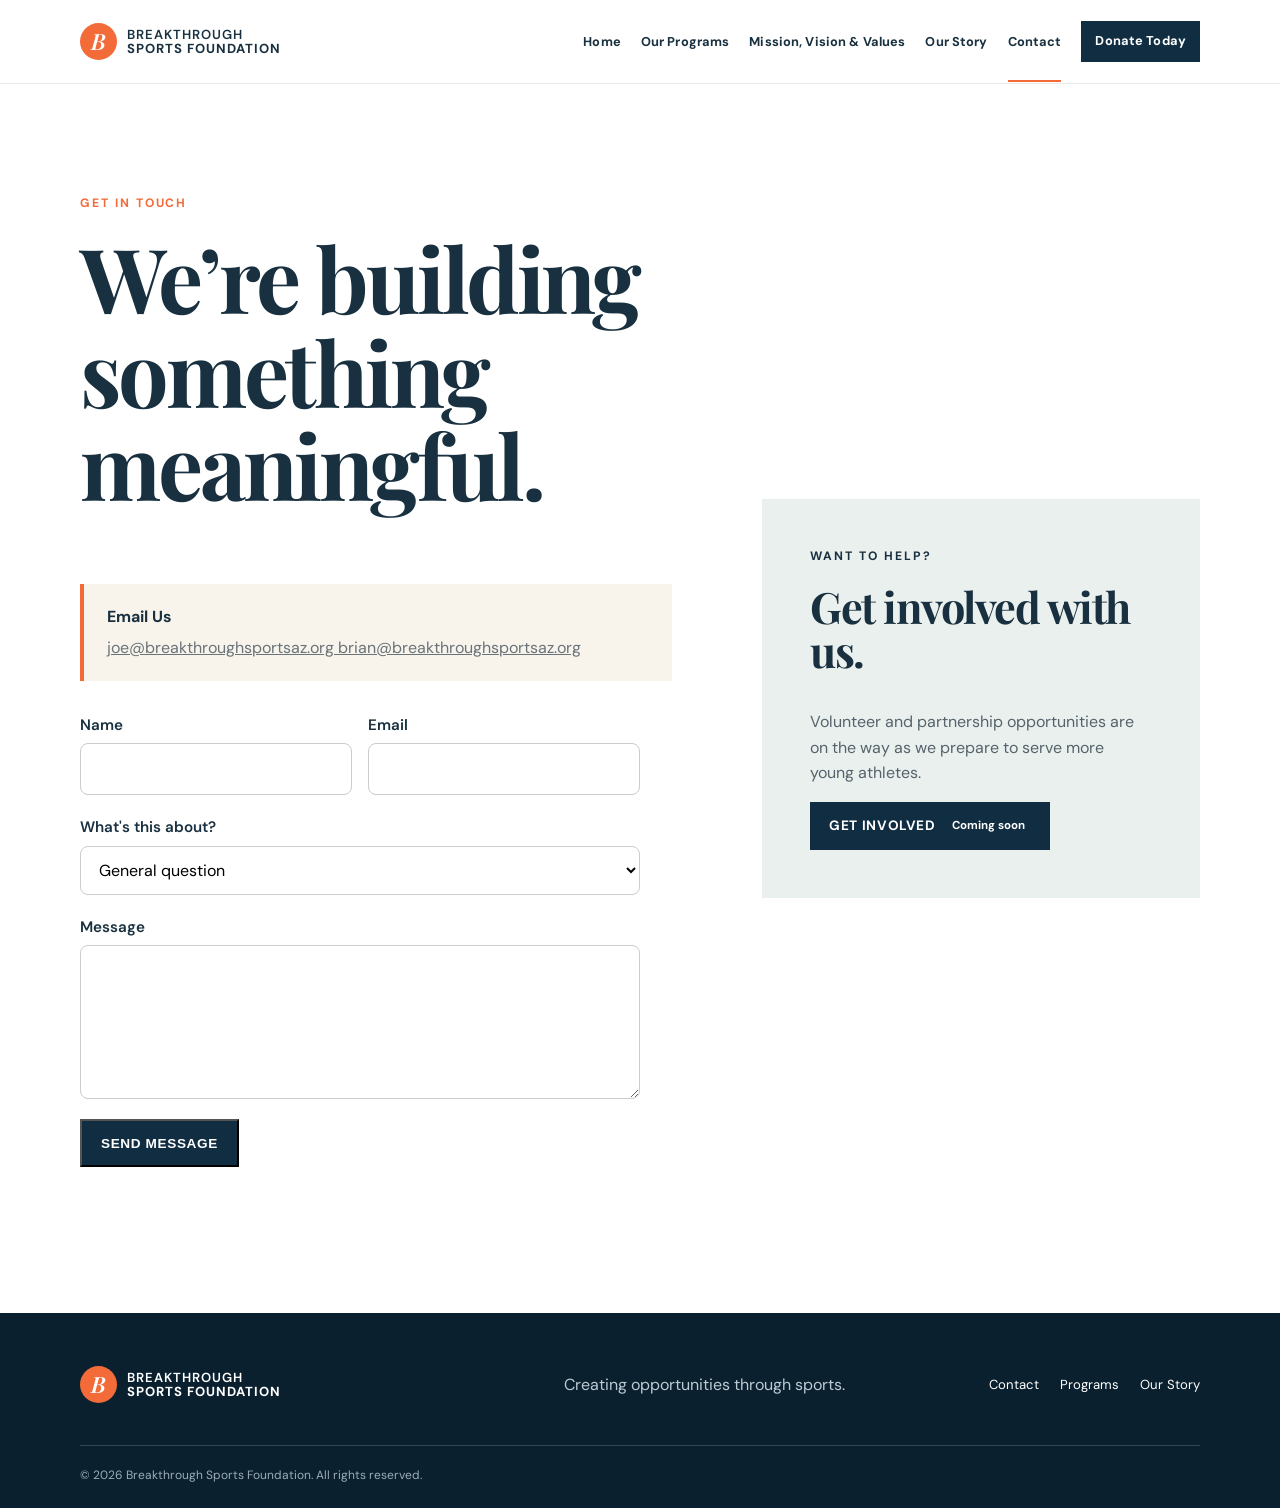
==== commit 60674b9b: "modified:   contact.html" ====
--- a/contact.html
+++ b/contact.html
@@ -48,10 +48,13 @@
     <a href="mailto:joe@breakthroughsportsaz.org">
       joe@breakthroughsportsaz.org
     </a>
+        <a href="mailto:brian@breakthroughsportsaz.org">
+      brian@breakthroughsportsaz.org
+    </a>
   </span>
 </div>
 
-<form class="contact-form" id="contact-form" action="PASTE_YOUR_WEB_APP_URL_HERE" method="POST" target="support-frame">
+<form class="contact-form" id="contact-form" action="https://script.google.com/macros/s/AKfycbwF8veEUptF49Rz-7mKBO7iW-uGXQQNWiZ3o_406xa31mdVtLTCh8wwl_81epAt2Gz-ig/exec" method="POST" target="support-frame">
   <div class="form-row">
     <div class="form-field">
       <label for="name">Name</label>
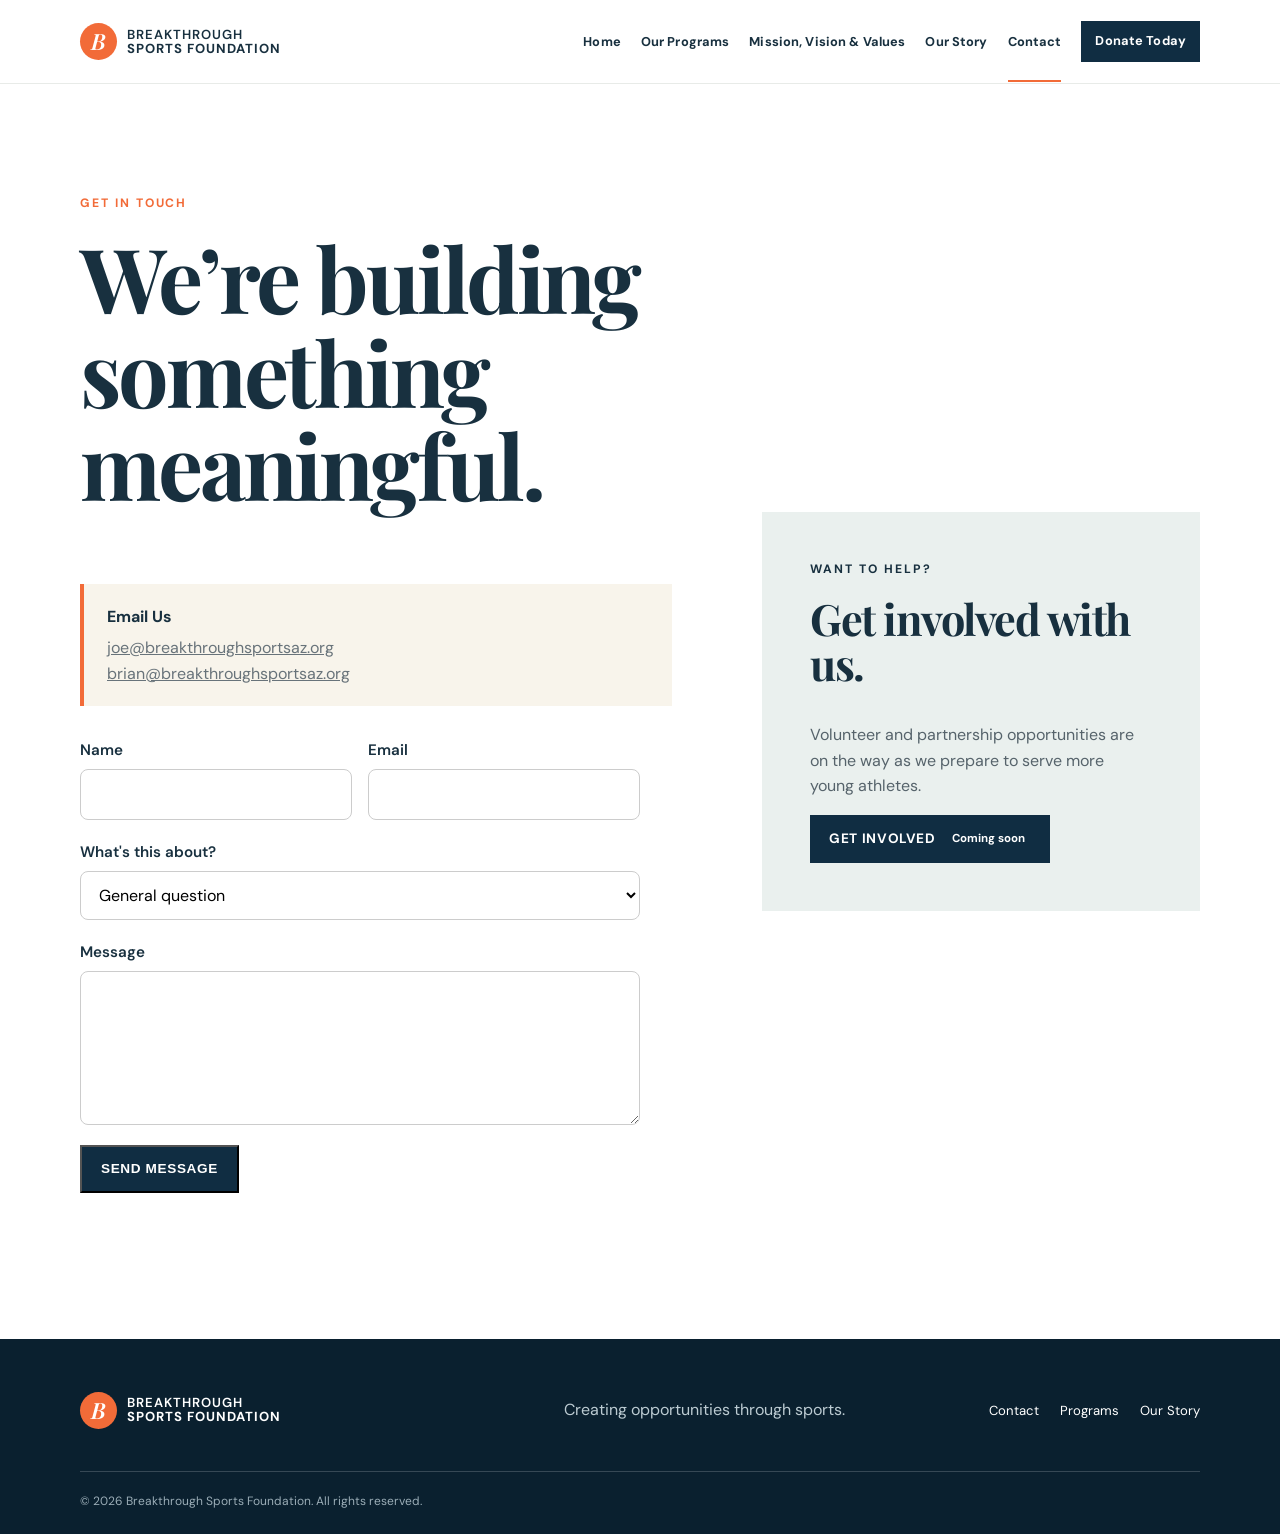
==== commit 25e26810: "modified:   contact.html" ====
--- a/contact.html
+++ b/contact.html
@@ -45,12 +45,8 @@
 <div class="contact-status">
   <strong>Email Us</strong>
   <span>
-    <a href="mailto:joe@breakthroughsportsaz.org">
-      joe@breakthroughsportsaz.org
-    </a>
-        <a href="mailto:brian@breakthroughsportsaz.org">
-      brian@breakthroughsportsaz.org
-    </a>
+  <a href="mailto:joe@breakthroughsportsaz.org">joe@breakthroughsportsaz.org</a><br>
+<a href="mailto:brian@breakthroughsportsaz.org">brian@breakthroughsportsaz.org</a>
   </span>
 </div>
 
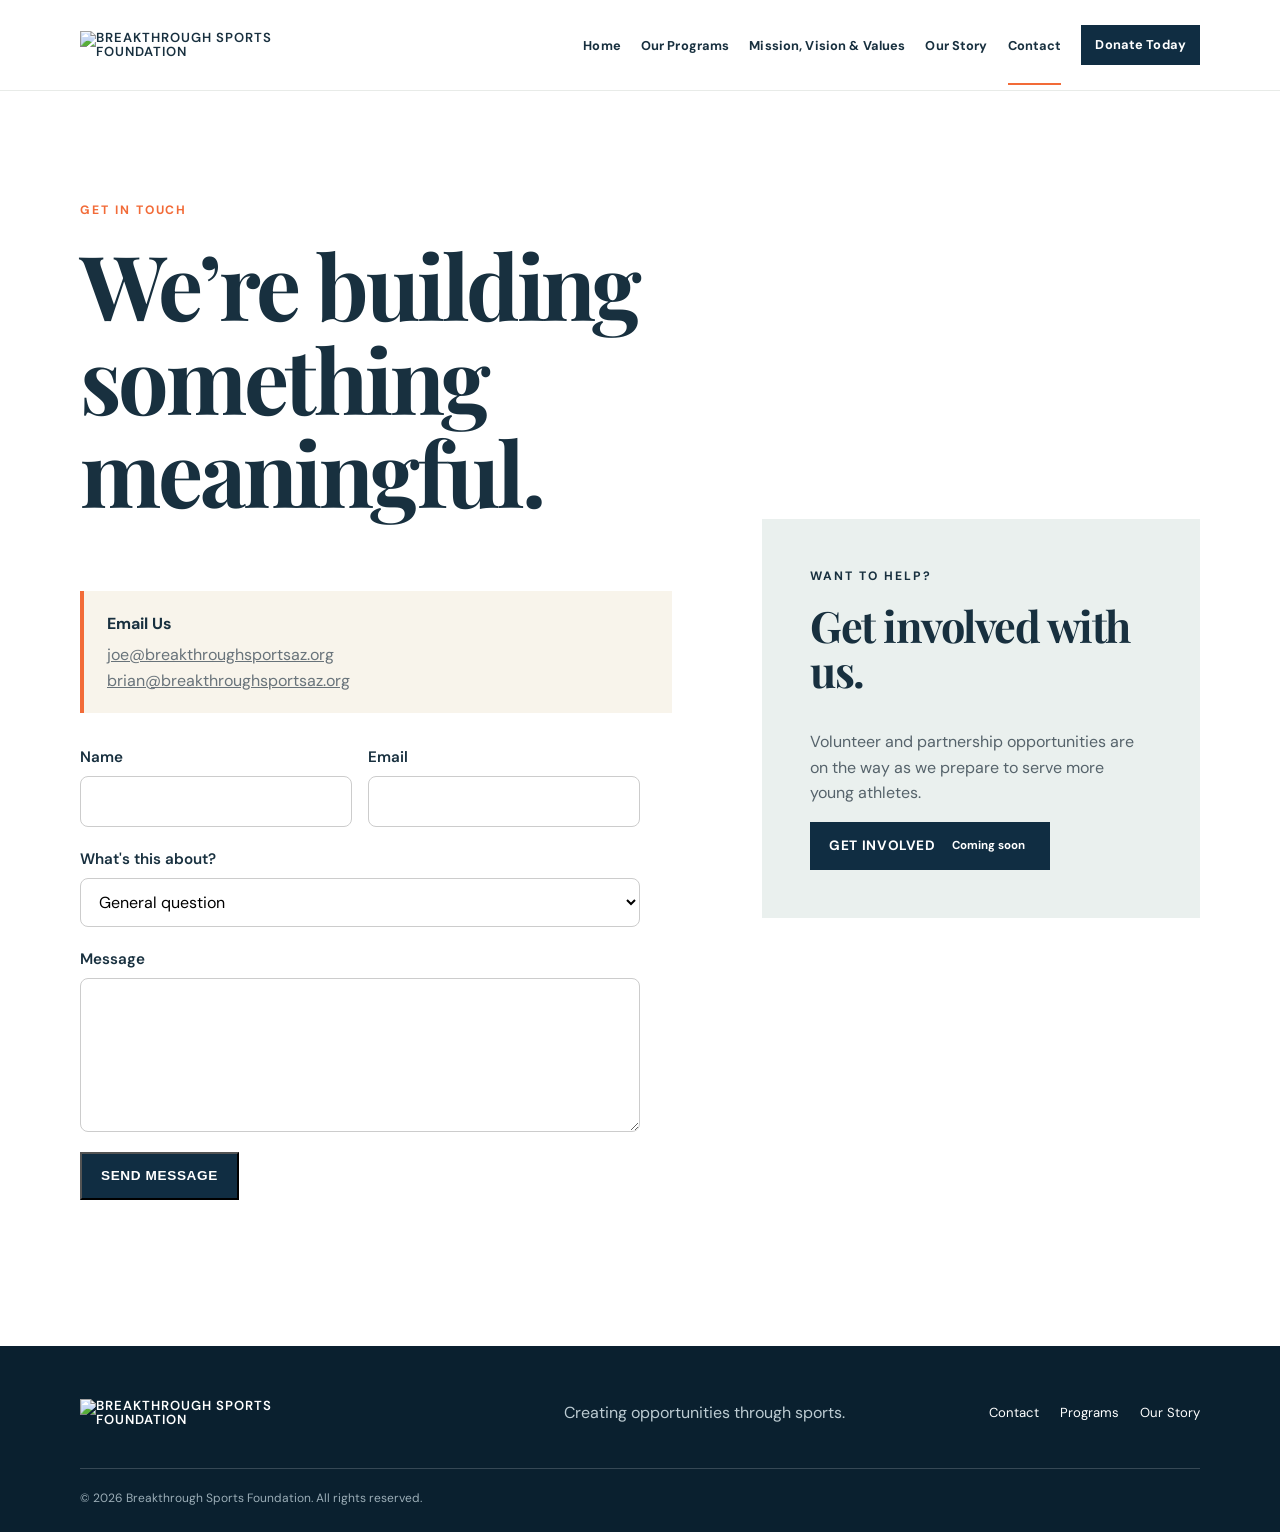
==== commit 2fe5a998: "modified:   contact.html 	modified:   mission.html 	modified:   programs.html 	modified:   story.htm" ====
--- a/contact.html
+++ b/contact.html
@@ -1,159 +1,198 @@
+
 <!doctype html>
 <html lang="en">
 <head>
-<meta charset="UTF-8" />
-<meta name="viewport" content="width=device-width, initial-scale=1.0" />
-<meta name="description" content="Contact Breakthrough Sports Foundation." />
-<title>Contact | Breakthrough Sports Foundation</title>
-<link rel="stylesheet" href="styles.css" />
-<script src="script.js" defer>
-</script>
+  <meta charset="UTF-8" />
+  <meta name="viewport" content="width=device-width, initial-scale=1.0" />
+  <meta name="description" content="Contact Breakthrough Sports Foundation." />
+  <title>Contact | Breakthrough Sports Foundation</title>
+  <link rel="stylesheet" href="styles.css" />
+  <script src="script.js" defer></script>
 </head>
 <body>
+
 <a class="skip-link" href="#main-content">Skip to main content</a>
+
 <header class="site-header">
-<div class="container nav-wrap">
-<a class="brand" href="/" aria-label="Breakthrough Sports Foundation home">
-<span class="brand-mark">B</span>
-<span>Breakthrough <strong>Sports Foundation</strong>
-</span>
-</a>
-<button class="menu-toggle" aria-expanded="false" aria-controls="site-nav">
-<span class="sr-only">Open navigation</span>
-<span>
-</span>
-<span>
-</span>
-<span>
-</span>
-</button>
-<nav id="site-nav" class="site-nav" aria-label="Main navigation">
-<a href="/">Home</a>
-<a href="/programs">Our Programs</a>
-<a href="/mission">Mission, Vision & Values</a>
-<a href="/story">Our Story</a>
-<a class="active" href="/contact">Contact</a>
-<a class="nav-donate" href="https://www.zeffy.com/en-US/donation-form/donate-to-change-lives-24615">Donate Today</a>
-</nav>
-</div>
+  <div class="container nav-wrap">
+    <a class="brand" href="/" aria-label="Breakthrough Sports Foundation home">
+      <img
+        src="/images/logo.png"
+        alt="Breakthrough Sports Foundation"
+        class="site-logo"
+      />
+    </a>
+
+    <button class="menu-toggle" aria-expanded="false" aria-controls="site-nav">
+      <span class="sr-only">Open navigation</span>
+      <span></span>
+      <span></span>
+      <span></span>
+    </button>
+
+    <nav id="site-nav" class="site-nav" aria-label="Main navigation">
+      <a href="/">Home</a>
+      <a href="/programs">Our Programs</a>
+      <a href="/mission">Mission, Vision & Values</a>
+      <a href="/story">Our Story</a>
+      <a class="active" href="/contact">Contact</a>
+      <a class="nav-donate" href="https://www.zeffy.com/en-US/donation-form/donate-to-change-lives-24615">Donate Today</a>
+    </nav>
+  </div>
 </header>
+
 <main id="main-content">
-<section class="contact-page section container">
-<div>
-<p class="eyebrow accent">Get in touch</p>
-<h1>We’re building something meaningful.</h1>
-<div class="contact-status">
-  <strong>Email Us</strong>
-  <span>
-  <a href="mailto:joe@breakthroughsportsaz.org">joe@breakthroughsportsaz.org</a><br>
-<a href="mailto:brian@breakthroughsportsaz.org">brian@breakthroughsportsaz.org</a>
-  </span>
-</div>
+  <section class="contact-page section container">
+    <div>
+      <p class="eyebrow accent">Get in touch</p>
+      <h1>We’re building something meaningful.</h1>
 
-<form class="contact-form" id="contact-form" action="https://script.google.com/macros/s/AKfycbwF8veEUptF49Rz-7mKBO7iW-uGXQQNWiZ3o_406xa31mdVtLTCh8wwl_81epAt2Gz-ig/exec" method="POST" target="support-frame">
-  <div class="form-row">
-    <div class="form-field">
-      <label for="name">Name</label>
-      <input type="text" id="name" name="name" autocomplete="name" maxlength="120" required />
+      <div class="contact-status">
+        <strong>Email Us</strong>
+        <span>
+          <a href="mailto:joe@breakthroughsportsaz.org">joe@breakthroughsportsaz.org</a><br>
+          <a href="mailto:brian@breakthroughsportsaz.org">brian@breakthroughsportsaz.org</a>
+        </span>
+      </div>
+
+      <form
+        class="contact-form"
+        id="contact-form"
+        action="https://script.google.com/macros/s/AKfycbwF8veEUptF49Rz-7mKBO7iW-uGXQQNWiZ3o_406xa31mdVtLTCh8wwl_81epAt2Gz-ig/exec"
+        method="POST"
+        target="support-frame"
+      >
+        <div class="form-row">
+          <div class="form-field">
+            <label for="name">Name</label>
+            <input type="text" id="name" name="name" autocomplete="name" maxlength="120" required />
+          </div>
+
+          <div class="form-field">
+            <label for="email">Email</label>
+            <input type="email" id="email" name="email" autocomplete="email" maxlength="254" required />
+          </div>
+        </div>
+
+        <div class="form-field">
+          <label for="topic">What's this about?</label>
+          <select id="topic" name="category">
+            <option>General question</option>
+            <option>Programs / registration</option>
+            <option>Volunteering</option>
+            <option>Partnerships / sponsorship</option>
+            <option>Donations</option>
+          </select>
+        </div>
+
+        <div class="form-field">
+          <label for="message">Message</label>
+          <textarea id="message" name="message" rows="5" maxlength="5000" required></textarea>
+        </div>
+
+        <input type="hidden" name="source" value="breakthroughsportsaz.org/contact" />
+        <input type="hidden" name="requestToken" id="request-token" />
+
+        <!-- Spam trap: hidden from people, bots fill it in -->
+        <input
+          type="text"
+          name="website"
+          tabindex="-1"
+          autocomplete="off"
+          class="sr-only"
+          aria-hidden="true"
+        />
+
+        <button type="submit" class="button button-dark">Send Message</button>
+        <p class="form-status" id="form-status" role="status" aria-live="polite"></p>
+      </form>
+
+      <iframe name="support-frame" title="Form submission" hidden></iframe>
+
+      <script>
+        (function () {
+          var form = document.getElementById('contact-form');
+          var statusEl = document.getElementById('form-status');
+          var tokenInput = document.getElementById('request-token');
+          var button = form.querySelector('button[type="submit"]');
+          var timer;
+
+          function finish(text, state) {
+            clearTimeout(timer);
+            statusEl.textContent = text;
+            statusEl.dataset.state = state;
+            button.disabled = false;
+            button.textContent = 'Send Message';
+          }
+
+          form.addEventListener('submit', function () {
+            tokenInput.value = Date.now().toString(36) + Math.random().toString(36).slice(2);
+            button.disabled = true;
+            button.textContent = 'Sending…';
+            statusEl.textContent = '';
+            statusEl.dataset.state = '';
+
+            timer = setTimeout(function () {
+              finish(
+                'This is taking longer than expected. If you don’t hear back, email us at joe@breakthroughsportsaz.org.',
+                'error'
+              );
+            }, 20000);
+          });
+
+          window.addEventListener('message', function (event) {
+            var data = event.data;
+            if (!data || data.source !== 'breakthrough-support-form') return;
+            if (data.requestToken !== tokenInput.value) return;
+
+            var ok = data.status === 'ok';
+            finish(data.message, ok ? 'ok' : 'error');
+
+            if (ok) form.reset();
+          });
+        })();
+      </script>
     </div>
-    <div class="form-field">
-      <label for="email">Email</label>
-      <input type="email" id="email" name="email" autocomplete="email" maxlength="254" required />
+
+    <aside>
+      <p class="eyebrow">Want to help?</p>
+      <h2>Get involved with us.</h2>
+      <p>Volunteer and partnership opportunities are on the way as we prepare to serve more young athletes.</p>
+
+      <a class="button button-dark" href="#coming-soon">
+        Get Involved <span class="coming-soon">Coming soon</span>
+      </a>
+
+      <div id="coming-soon" class="sr-only" aria-live="polite">
+        Get involved opportunities are coming soon.
+      </div>
+    </aside>
+  </section>
+</main>
+
+<footer class="site-footer">
+  <div class="container footer-grid">
+    <a class="brand footer-brand" href="/" aria-label="Breakthrough Sports Foundation home">
+      <img
+        src="/images/logo.png"
+        alt="Breakthrough Sports Foundation"
+        class="footer-logo"
+      />
+    </a>
+
+    <p>Creating opportunities through sports.</p>
+
+    <div>
+      <a href="/contact">Contact</a>
+      <a href="/programs">Programs</a>
+      <a href="/story">Our Story</a>
     </div>
   </div>
 
-  <div class="form-field">
-    <label for="topic">What's this about?</label>
-    <select id="topic" name="category">
-      <option>General question</option>
-      <option>Programs / registration</option>
-      <option>Volunteering</option>
-      <option>Partnerships / sponsorship</option>
-      <option>Donations</option>
-    </select>
+  <div class="container footer-bottom">
+    © <span data-year></span> Breakthrough Sports Foundation. All rights reserved.
   </div>
+</footer>
 
-  <div class="form-field">
-    <label for="message">Message</label>
-    <textarea id="message" name="message" rows="5" maxlength="5000" required></textarea>
-  </div>
-
-  <input type="hidden" name="source" value="breakthroughsportsaz.org/contact" />
-  <input type="hidden" name="requestToken" id="request-token" />
-
-  <!-- Spam trap: hidden from people, bots fill it in -->
-  <input type="text" name="website" tabindex="-1" autocomplete="off" class="sr-only" aria-hidden="true" />
-
-  <button type="submit" class="button button-dark">Send Message</button>
-  <p class="form-status" id="form-status" role="status" aria-live="polite"></p>
-</form>
-
-<iframe name="support-frame" title="Form submission" hidden></iframe>
-
-<script>
-(function () {
-  var form = document.getElementById('contact-form');
-  var statusEl = document.getElementById('form-status');
-  var tokenInput = document.getElementById('request-token');
-  var button = form.querySelector('button[type="submit"]');
-  var timer;
-
-  function finish(text, state) {
-    clearTimeout(timer);
-    statusEl.textContent = text;
-    statusEl.dataset.state = state;
-    button.disabled = false;
-    button.textContent = 'Send Message';
-  }
-
-  form.addEventListener('submit', function () {
-    tokenInput.value = Date.now().toString(36) + Math.random().toString(36).slice(2);
-    button.disabled = true;
-    button.textContent = 'Sending…';
-    statusEl.textContent = '';
-    statusEl.dataset.state = '';
-    timer = setTimeout(function () {
-      finish('This is taking longer than expected. If you don’t hear back, email us at joe@breakthroughsportsaz.org.', 'error');
-    }, 20000);
-  });
-
-  window.addEventListener('message', function (event) {
-    var data = event.data;
-    if (!data || data.source !== 'breakthrough-support-form') return;
-    if (data.requestToken !== tokenInput.value) return;
-    var ok = data.status === 'ok';
-    finish(data.message, ok ? 'ok' : 'error');
-    if (ok) form.reset();
-  });
-})();
-</script>
-</div>
-<aside>
-<p class="eyebrow">Want to help?</p>
-<h2>Get involved with us.</h2>
-<p>Volunteer and partnership opportunities are on the way as we prepare to serve more young athletes.</p>
-<a class="button button-dark" href="#coming-soon">Get Involved <span class="coming-soon">Coming soon</span>
-</a>
-<div id="coming-soon" class="sr-only" aria-live="polite">Get involved opportunities are coming soon.</div>
-</aside>
-</section>
-</main>
-<footer class="site-footer">
-<div class="container footer-grid">
-<a class="brand footer-brand" href="/">
-<span class="brand-mark">B</span>
-<span>Breakthrough <strong>Sports Foundation</strong>
-</span>
-</a>
-<p>Creating opportunities through sports.</p>
-<div>
-<a href="/contact">Contact</a>
-<a href="/programs">Programs</a>
-<a href="/story">Our Story</a>
-</div>
-</div>
-<div class="container footer-bottom">© <span data-year>
-</span> Breakthrough Sports Foundation. All rights reserved.</div>
-</footer>
 </body>
-</html>+</html>
--- a/styles.css
+++ b/styles.css
@@ -1,983 +1,1692 @@
 @import url("https://fonts.googleapis.com/css2?family=DM+Sans:wght@400;500;600;700&family=Playfair+Display:ital,wght@0,600;0,700;1,600;1,700&display=swap");
 
 :root {
+
   --navy: #102d42;
+
   --navy-dark: #0a202f;
+
   --orange: #f26b38;
+
   --gold: #f6bf5d;
+
   --cream: #f8f4eb;
+
   --ink: #18303f;
+
   --muted: #65727b;
+
   --line: #dce1df;
+
   --white: #fff;
+
 }
 
 * {
+
   box-sizing: border-box;
+
 }
 
 html {
+
   scroll-behavior: smooth;
+
 }
 
 body {
+
   margin: 0;
+
   color: var(--ink);
+
   font-family: "DM Sans", Arial, sans-serif;
+
   font-size: 16px;
+
   line-height: 1.6;
+
   background: var(--white);
+
 }
 
 h1,
+
 h2,
+
 h3,
+
 p {
+
   margin-top: 0;
+
 }
 
 h1,
+
 h2 {
+
   font-family: "Playfair Display", Georgia, serif;
+
   line-height: 1.04;
+
   letter-spacing: -0.035em;
+
 }
 
 h1 {
+
   font-size: clamp(3.1rem, 7vw, 6.4rem);
+
 }
 
 h2 {
+
   font-size: clamp(2.3rem, 4.5vw, 4.25rem);
+
 }
 
 h3 {
+
   font-size: 1.28rem;
+
   line-height: 1.25;
+
 }
 
 a {
+
   color: inherit;
+
 }
 
 .container {
+
   width: min(1120px, calc(100% - 48px));
+
   margin-inline: auto;
+
 }
 
 .section {
+
   padding-block: 110px;
+
 }
 
 .sr-only {
+
   position: absolute;
+
   width: 1px;
+
   height: 1px;
+
   padding: 0;
+
   margin: -1px;
+
   overflow: hidden;
+
   clip: rect(0, 0, 0, 0);
+
   white-space: nowrap;
+
   border: 0;
+
 }
 
 .skip-link {
+
   position: fixed;
+
   top: 8px;
+
   left: 8px;
+
   z-index: 99;
+
   transform: translateY(-150%);
+
   background: var(--orange);
+
   color: #fff;
+
   padding: 10px 14px;
+
   font-weight: 700;
+
 }
 
 .skip-link:focus {
+
   transform: translateY(0);
+
 }
 
 .site-header {
+
   position: relative;
+
   z-index: 10;
+
   border-bottom: 1px solid #e8ebe8;
+
   background: #fff;
+
 }
 
 .nav-wrap {
+
   min-height: 83px;
+
+  display: flex;
+
+  align-items: center;
+
+  justify-content: space-between;
+
+  gap: 24px;
+
+}
+
+.brand {
+
+  display: flex;
+
+  align-items: center;
+
+  gap: 10px;
+
+  text-decoration: none;
+
+  font-size: 0.82rem;
+
+  line-height: 1.05;
+
+  text-transform: uppercase;
+
+  letter-spacing: 0.075em;
+
+  font-weight: 600;
+
+}
+
+.brand strong {
+
+  display: block;
+
+  font-weight: 700;
+
+}
+
+.brand-mark {
+
+  width: 37px;
+
+  height: 37px;
+
+  display: grid;
+
+  place-items: center;
+
+  border-radius: 50%;
+
+  background: var(--orange);
+
+  color: #fff;
+
+  font-family: "Playfair Display", serif;
+
+  font-size: 1.4rem;
+
+  font-style: italic;
+
+  text-transform: none;
+
+}
+
+.site-nav {
+
+  display: flex;
+
+  align-items: center;
+
+  gap: 20px;
+
+  font-size: 0.8rem;
+
+  font-weight: 700;
+
+  letter-spacing: 0.01em;
+
+}
+
+.site-nav a {
+
+  text-decoration: none;
+
+}
+
+.site-nav > a:not(.nav-donate) {
+
+  border-bottom: 2px solid transparent;
+
+  padding: 31px 0 27px;
+
+}
+
+.site-nav > a:not(.nav-donate):hover,
+
+.site-nav > a.active {
+
+  border-color: var(--orange);
+
+}
+
+.nav-donate {
+
+  padding: 10px 14px;
+
+  background: var(--navy);
+
+  color: #fff;
+
+}
+
+.menu-toggle {
+
+  display: none;
+
+}
+
+.hero {
+
+  min-height: 690px;
+
+  position: relative;
+
+  color: #fff;
+
+  display: flex;
+
+  align-items: center;
+
+  overflow: hidden;
+
+  background: var(--navy);
+
+}
+
+.hero-image {
+
+  position: absolute;
+
+  inset: 0;
+
+  background:
+
+    linear-gradient(
+
+      90deg,
+
+      rgba(8, 29, 43, 0.88) 0%,
+
+      rgba(8, 29, 43, 0.55) 45%,
+
+      rgba(8, 29, 43, 0.13) 100%
+
+    ),
+
+    url(sports.jpg) center/cover;
+
+}
+
+.hero-content {
+
+  position: relative;
+
+  padding: 100px 0 130px;
+
+  max-width: 1120px;
+
+  width: 100%;
+
+}
+
+.eyebrow {
+
+  margin-bottom: 17px;
+
+  text-transform: uppercase;
+
+  font-size: 0.76rem;
+
+  font-weight: 700;
+
+  letter-spacing: 0.16em;
+
+}
+
+.eyebrow.accent {
+
+  color: var(--orange);
+
+}
+
+.hero h1 {
+
+  max-width: 720px;
+
+  margin-bottom: 24px;
+
+}
+
+em {
+
+  color: var(--gold);
+
+  font-weight: inherit;
+
+}
+
+.hero-copy {
+
+  font-size: 1.14rem;
+
+  max-width: 550px;
+
+  line-height: 1.65;
+
+  margin-bottom: 33px;
+
+}
+
+.button-row {
+
+  display: flex;
+
+  gap: 13px;
+
+  flex-wrap: wrap;
+
+}
+
+.button {
+
+  display: inline-flex;
+
+  justify-content: center;
+
+  align-items: center;
+
+  gap: 10px;
+
+  min-height: 48px;
+
+  padding: 12px 19px;
+
+  text-decoration: none;
+
+  font-size: 0.85rem;
+
+  text-transform: uppercase;
+
+  letter-spacing: 0.045em;
+
+  font-weight: 700;
+
+  transition:
+
+    transform 0.2s,
+
+    background 0.2s;
+
+}
+
+.button:hover {
+
+  transform: translateY(-2px);
+
+}
+
+.button-primary {
+
+  background: var(--orange);
+
+  color: white;
+
+}
+
+.button-ghost {
+
+  border: 1px solid rgba(255, 255, 255, 0.68);
+
+  color: white;
+
+}
+
+.button-dark {
+
+  background: var(--navy);
+
+  color: #fff;
+
+}
+
+.button-light {
+
+  background: #fff;
+
+  color: var(--navy);
+
+}
+
+.coming-soon {
+
+  text-transform: none;
+
+  letter-spacing: 0;
+
+  font-size: 0.72rem;
+
+  background: rgba(16, 45, 66, 0.12);
+
+  padding: 2px 6px;
+
+}
+
+.hero-statement {
+
+  position: absolute;
+
+  right: 30px;
+
+  bottom: 26px;
+
+  font-family: "Playfair Display", serif;
+
+  font-size: 1.13rem;
+
+  font-style: italic;
+
+  letter-spacing: 0.01em;
+
+}
+
+.hero-statement span {
+
+  color: var(--gold);
+
+}
+
+.intro {
+
+  display: grid;
+
+  grid-template-columns: 1.05fr 0.95fr;
+
+  gap: 110px;
+
+  align-items: start;
+
+}
+
+.intro h2 {
+
+  margin-bottom: 0;
+
+}
+
+.intro-copy {
+
+  padding-top: 23px;
+
+  font-size: 1.08rem;
+
+}
+
+.text-link,
+
+.values-grid a {
+
+  color: var(--orange);
+
+  font-size: 0.86rem;
+
+  font-weight: 700;
+
+  text-decoration: none;
+
+}
+
+.text-link {
+
+  display: inline-block;
+
+  margin-top: 10px;
+
+  border-bottom: 1px solid currentColor;
+
+}
+
+.values-band {
+
+  background: var(--cream);
+
+  padding: 78px 0;
+
+}
+
+.values-grid {
+
+  display: grid;
+
+  grid-template-columns: repeat(3, 1fr);
+
+  gap: 48px;
+
+}
+
+.values-grid article {
+
+  padding-right: 25px;
+
+  border-right: 1px solid #d8d6cf;
+
+}
+
+.values-grid article:last-child {
+
+  border: 0;
+
+}
+
+.number {
+
+  color: var(--orange);
+
+  font-size: 0.8rem;
+
+  font-weight: 700;
+
+  letter-spacing: 0.09em;
+
+}
+
+.values-grid h3 {
+
+  margin: 19px 0 10px;
+
+  font-family: "Playfair Display", serif;
+
+  font-size: 1.65rem;
+
+}
+
+.values-grid p {
+
+  min-height: 102px;
+
+  color: #56636a;
+
+}
+
+.feature {
+
+  display: grid;
+
+  grid-template-columns: 1fr 1fr;
+
+  padding-block: 110px;
+
+  align-items: stretch;
+
+}
+
+.feature-photo {
+
+  min-height: 480px;
+
+  background: center/cover;
+
+}
+
+.photo-court {
+
+  background-image: url(sports1.jpg);
+
+}
+
+.feature-content {
+
+  padding: 68px 10% 50px;
+
+  background: #edf3f1;
+
+}
+
+.feature-content h2 {
+
+  font-size: clamp(2.25rem, 3.6vw, 3.6rem);
+
+}
+
+.feature-content p:not(.eyebrow) {
+
+  margin: 24px 0 30px;
+
+  color: #526069;
+
+}
+
+.donate-section,
+
+.callout {
+
+  background: var(--orange);
+
+  color: #fff;
+
+  text-align: center;
+
+  padding: 93px 0;
+
+}
+
+.donate-content {
+
+  max-width: 720px;
+
+}
+
+.donate-section h2,
+
+.callout h2 {
+
+  margin-bottom: 17px;
+
+}
+
+.donate-section p:not(.eyebrow),
+
+.callout p:not(.eyebrow) {
+
+  max-width: 600px;
+
+  margin: 0 auto 30px;
+
+}
+
+.donate-section .coming-soon,
+
+.callout .coming-soon {
+
+  background: rgba(16, 45, 66, 0.12);
+
+}
+
+.page-hero {
+
+  color: #fff;
+
+  min-height: 450px;
+
+  display: flex;
+
+  align-items: flex-end;
+
+  padding: 80px 0;
+
+  background: var(--navy) center/cover;
+
+  position: relative;
+
+  isolation: isolate;
+
+}
+
+.page-hero::before {
+
+  content: "";
+
+  position: absolute;
+
+  inset: 0;
+
+  background: rgba(7, 31, 46, 0.64);
+
+  z-index: -1;
+
+}
+
+.programs-hero {
+
+  background-image: url(sports2.jpg);
+
+}
+
+.mission-hero {
+
+  background-image: url(sports3.jpg);
+
+}
+
+.page-hero h1 {
+
+  max-width: 830px;
+
+  margin-bottom: 16px;
+
+}
+
+.page-hero p:not(.eyebrow) {
+
+  max-width: 620px;
+
+  font-size: 1.13rem;
+
+}
+
+.program-intro {
+
+  display: grid;
+
+  grid-template-columns: 1fr 1fr;
+
+  gap: 100px;
+
+  align-items: center;
+
+  padding-bottom: 45px;
+
+}
+
+.program-intro p {
+
+  font-size: 1.12rem;
+
+  color: #516068;
+
+}
+
+.programs-grid {
+
+  display: grid;
+
+  grid-template-columns: repeat(2, 1fr);
+
+  gap: 0;
+
+  border-top: 1px solid var(--line);
+
+  margin-bottom: 110px;
+
+}
+
+.programs-grid article {
+
+  padding: 42px 40px 44px 0;
+
+  border-bottom: 1px solid var(--line);
+
+}
+
+.programs-grid article:nth-child(odd) {
+
+  margin-right: 40px;
+
+}
+
+.programs-grid span {
+
+  font-size: 0.76rem;
+
+  color: var(--orange);
+
+  font-weight: 700;
+
+}
+
+.programs-grid h3 {
+
+  font-family: "Playfair Display", serif;
+
+  font-size: 1.65rem;
+
+  margin: 14px 0 11px;
+
+}
+
+.programs-grid p {
+
+  color: #59676e;
+
+  margin: 0;
+
+}
+
+.callout {
+
+  text-align: left;
+
+}
+
+.callout h2 {
+
+  font-size: clamp(2.4rem, 4vw, 4.1rem);
+
+}
+
+.callout p {
+
+  margin-left: 0 !important;
+
+}
+
+.principles {
+
+  display: grid;
+
+  grid-template-columns: 1fr 1fr;
+
+  gap: 70px;
+
+  padding-top: 112px;
+
+  padding-bottom: 112px;
+
+}
+
+.principles article {
+
+  padding: 38px 25px 45px;
+
+  border-top: 5px solid var(--orange);
+
+  background: var(--cream);
+
+}
+
+.principles p:not(.eyebrow) {
+
+  color: #52606a;
+
+  font-size: 1.07rem;
+
+}
+
+.values-section {
+
+  background: var(--navy);
+
+  color: #fff;
+
+  padding: 100px 0;
+
+}
+
+.values-section h2 {
+
+  margin-bottom: 50px;
+
+}
+
+.value-cards {
+
+  display: grid;
+
+  grid-template-columns: repeat(4, 1fr);
+
+  gap: 18px;
+
+}
+
+.value-cards article {
+
+  background: #1d4157;
+
+  padding: 29px 25px;
+
+}
+
+.value-cards h3 {
+
+  color: var(--gold);
+
+  font-family: "Playfair Display", serif;
+
+  font-size: 1.6rem;
+
+}
+
+.value-cards p {
+
+  color: #d5e1e6;
+
+  margin: 0;
+
+}
+
+.story-hero {
+
+  min-height: 560px;
+
+  display: flex;
+
+  align-items: center;
+
+  color: #fff;
+
+  background:
+
+    linear-gradient(90deg, rgba(9, 30, 43, 0.82), rgba(9, 30, 43, 0.35)),
+
+    url("https://images.unsplash.com/photo-1517466787929-bc90951d0974?auto=format&fit=crop&w=1800&q=85")
+
+      center/cover;
+
+}
+
+.story-hero h1 {
+
+  max-width: 820px;
+
+}
+
+.story-content {
+
+  display: grid;
+
+  grid-template-columns: 0.9fr 1.1fr;
+
+  gap: 95px;
+
+}
+
+.story-content h2 {
+
+  font-size: clamp(2.25rem, 4vw, 4rem);
+
+}
+
+.story-content p {
+
+  font-size: 1.08rem;
+
+  color: #53616a;
+
+}
+
+.story-content .button {
+
+  margin-top: 15px;
+
+}
+
+.quote-section {
+
+  padding: 100px 0;
+
+  background: var(--cream);
+
+  text-align: center;
+
+}
+
+.quote-section blockquote {
+
+  max-width: 900px;
+
+  margin: 0 auto 19px;
+
+  font-family: "Playfair Display", serif;
+
+  font-size: clamp(2.3rem, 5vw, 4.8rem);
+
+  font-style: italic;
+
+  line-height: 1.12;
+
+  letter-spacing: -0.035em;
+
+}
+
+.quote-section p {
+
+  color: var(--orange);
+
+  font-weight: 700;
+
+}
+
+.contact-page {
+
+  min-height: calc(100vh - 200px);
+
+  display: grid;
+
+  grid-template-columns: 1.15fr 0.85fr;
+
+  gap: 90px;
+
+  align-items: center;
+
+}
+
+.contact-page h1 {
+
+  max-width: 670px;
+
+}
+
+.contact-page > div > p:not(.eyebrow) {
+
+  font-size: 1.12rem;
+
+  max-width: 560px;
+
+  color: #59656d;
+
+}
+
+.contact-status {
+
+  display: flex;
+
+  flex-direction: column;
+
+  gap: 5px;
+
+  margin-top: 38px;
+
+  padding: 20px 23px;
+
+  border-left: 4px solid var(--orange);
+
+  background: var(--cream);
+
+}
+
+.contact-status span {
+
+  color: #68737a;
+
+}
+
+.contact-page aside {
+
+  padding: 48px;
+
+  background: #eaf0ee;
+
+}
+
+.contact-page aside h2 {
+
+  font-size: 2.7rem;
+
+}
+
+.contact-page aside p:not(.eyebrow) {
+
+  color: #56636b;
+
+}
+
+.site-footer {
+
+  background: var(--navy-dark);
+
+  color: #fff;
+
+  padding: 53px 0 23px;
+
+}
+
+.footer-grid {
+
+  display: grid;
+
+  grid-template-columns: 1.15fr 1fr auto;
+
+  gap: 30px;
+
+  align-items: center;
+
+  padding-bottom: 42px;
+
+}
+
+.footer-brand {
+
+  color: #fff;
+
+}
+
+.footer-grid p {
+
+  margin: 0;
+
+  color: #bccbd2;
+
+}
+
+.footer-grid div {
+
+  display: flex;
+
+  gap: 21px;
+
+}
+
+.footer-grid div a {
+
+  color: #fff;
+
+  font-size: 0.82rem;
+
+  text-decoration: none;
+
+}
+
+.footer-bottom {
+
+  padding-top: 20px;
+
+  border-top: 1px solid rgba(255, 255, 255, 0.18);
+
+  font-size: 0.75rem;
+
+  color: #9badb7;
+
+}
+
+@media (max-width: 940px) {
+
+  .site-nav {
+
+    gap: 11px;
+
+    font-size: 0.72rem;
+
+  }
+
+  .site-nav > a:not(.nav-donate) {
+
+    padding-inline: 2px;
+
+  }
+
+  .intro {
+
+    gap: 55px;
+
+  }
+
+  .value-cards {
+
+    grid-template-columns: repeat(2, 1fr);
+
+  }
+
+  .contact-page {
+
+    gap: 50px;
+
+  }
+
+}
+
+@media (max-width: 760px) {
+
+  .container {
+
+    width: min(100% - 36px, 1120px);
+
+  }
+
+  .section {
+
+    padding-block: 72px;
+
+  }
+
+  .nav-wrap {
+
+    min-height: 71px;
+
+  }
+
+  .menu-toggle {
+
+    display: flex;
+
+    flex-direction: column;
+
+    justify-content: center;
+
+    gap: 5px;
+
+    width: 43px;
+
+    height: 43px;
+
+    border: 0;
+
+    background: transparent;
+
+  }
+
+  .menu-toggle span:not(.sr-only) {
+
+    width: 24px;
+
+    height: 2px;
+
+    background: var(--navy);
+
+  }
+
+  .site-nav {
+
+    position: absolute;
+
+    top: 100%;
+
+    left: 0;
+
+    right: 0;
+
+    display: none;
+
+    align-items: stretch;
+
+    flex-direction: column;
+
+    gap: 0;
+
+    padding: 13px 18px 20px;
+
+    background: #fff;
+
+    border-bottom: 1px solid var(--line);
+
+    box-shadow: 0 12px 15px rgba(12, 34, 45, 0.08);
+
+  }
+
+  .site-nav.is-open {
+
+    display: flex;
+
+  }
+
+  .site-nav > a:not(.nav-donate) {
+
+    padding: 12px 0;
+
+    border-bottom: 1px solid #edf0ef;
+
+  }
+
+  .nav-donate {
+
+    margin-top: 13px;
+
+    text-align: center;
+
+  }
+
+  .hero {
+
+    min-height: 650px;
+
+  }
+
+  .hero-content {
+
+    padding: 95px 0 105px;
+
+  }
+
+  .hero-statement {
+
+    left: 18px;
+
+    right: auto;
+
+    bottom: 22px;
+
+  }
+
+  .intro,
+
+  .feature,
+
+  .program-intro,
+
+  .principles,
+
+  .story-content,
+
+  .contact-page {
+
+    grid-template-columns: 1fr;
+
+    gap: 32px;
+
+  }
+
+  .intro-copy {
+
+    padding-top: 0;
+
+  }
+
+  .values-grid {
+
+    grid-template-columns: 1fr;
+
+    gap: 31px;
+
+  }
+
+  .values-grid article {
+
+    padding: 0 0 30px;
+
+    border-right: 0;
+
+    border-bottom: 1px solid #d8d6cf;
+
+  }
+
+  .values-grid article:last-child {
+
+    padding-bottom: 0;
+
+    border: 0;
+
+  }
+
+  .values-grid p {
+
+    min-height: auto;
+
+  }
+
+  .feature {
+
+    padding-block: 72px;
+
+  }
+
+  .feature-photo {
+
+    min-height: 330px;
+
+  }
+
+  .feature-content {
+
+    padding: 50px 30px;
+
+  }
+
+  .page-hero {
+
+    min-height: 400px;
+
+    padding-bottom: 55px;
+
+  }
+
+  .program-intro {
+
+    padding-bottom: 28px;
+
+  }
+
+  .programs-grid {
+
+    grid-template-columns: 1fr;
+
+    margin-bottom: 72px;
+
+  }
+
+  .programs-grid article,
+
+  .programs-grid article:nth-child(odd) {
+
+    margin-right: 0;
+
+    padding-right: 0;
+
+  }
+
+  .principles {
+
+    padding-top: 72px;
+
+    padding-bottom: 72px;
+
+  }
+
+  .story-hero {
+
+    min-height: 470px;
+
+  }
+
+  .quote-section {
+
+    padding: 75px 0;
+
+  }
+
+  .contact-page {
+
+    min-height: 0;
+
+  }
+
+  .footer-grid {
+
+    grid-template-columns: 1fr;
+
+    gap: 24px;
+
+  }
+
+  .footer-grid div {
+
+    flex-wrap: wrap;
+
+  }
+
+}
+
+@media (max-width: 480px) {
+
+  h1 {
+
+    font-size: 3rem;
+
+  }
+
+  .hero-copy {
+
+    font-size: 1rem;
+
+  }
+
+  .button {
+
+    width: 100%;
+
+  }
+
+  .value-cards {
+
+    grid-template-columns: 1fr;
+
+  }
+
+  .contact-page aside {
+
+    padding: 33px 25px;
+
+  }
+
+}
+
+.contact-form {
+
+  margin-top: 2rem;
+
+  display: grid;
+
+  gap: 1.25rem;
+
+  max-width: 560px;
+
+}
+
+.form-row {
+
+  display: grid;
+
+  grid-template-columns: 1fr 1fr;
+
+  gap: 1rem;
+
+}
+
+.form-field {
+
+  display: grid;
+
+  gap: 0.4rem;
+
+}
+
+.form-field label {
+
+  font-weight: 600;
+
+  font-size: 0.95rem;
+
+}
+
+.form-field input,
+
+.form-field select,
+
+.form-field textarea {
+
+  width: 100%;
+
+  padding: 0.75rem 0.9rem;
+
+  border: 1px solid #ccc;
+
+  border-radius: 8px;
+
+  font: inherit;
+
+  background: #fff;
+
+}
+
+.form-field input:focus,
+
+.form-field select:focus,
+
+.form-field textarea:focus {
+
+  outline: 2px solid currentColor;
+
+  outline-offset: 2px;
+
+  border-color: transparent;
+
+}
+
+.contact-form button {
+
+  justify-self: start;
+
+  cursor: pointer;
+
+}
+
+@media (max-width: 600px) {
+
+  .form-row {
+
+    grid-template-columns: 1fr;
+
+  }
+
+}
+
+/* Breakthrough Sports logo sizing */
+.site-header .brand {
   display: flex;
   align-items: center;
-  justify-content: space-between;
-  gap: 24px;
-}
-
-.brand {
-  display: flex;
+  flex: 0 0 auto;
+  width: 280px;
+  max-width: 100%;
+  padding: 0;
+}
+
+.site-header .site-logo {
+  display: block;
+  width: 100%;
+  height: auto;
+  max-width: none;
+  max-height: none;
+  object-fit: contain;
+}
+
+.site-header .nav-wrap {
+  min-height: 90px;
+  gap: 16px;
+}
+
+.site-footer .footer-brand {
+  display: inline-flex;
   align-items: center;
-  gap: 10px;
-  text-decoration: none;
-  font-size: 0.82rem;
-  line-height: 1.05;
-  text-transform: uppercase;
-  letter-spacing: 0.075em;
-  font-weight: 600;
-}
-
-.brand strong {
+  width: 240px;
+  max-width: 100%;
+}
+
+.site-footer .footer-logo {
   display: block;
-  font-weight: 700;
-}
-
-.brand-mark {
-  width: 37px;
-  height: 37px;
-  display: grid;
-  place-items: center;
-  border-radius: 50%;
-  background: var(--orange);
-  color: #fff;
-  font-family: "Playfair Display", serif;
-  font-size: 1.4rem;
-  font-style: italic;
-  text-transform: none;
-}
-
-.site-nav {
-  display: flex;
-  align-items: center;
-  gap: 20px;
-  font-size: 0.8rem;
-  font-weight: 700;
-  letter-spacing: 0.01em;
-}
-
-.site-nav a {
-  text-decoration: none;
-}
-
-.site-nav > a:not(.nav-donate) {
-  border-bottom: 2px solid transparent;
-  padding: 31px 0 27px;
-}
-
-.site-nav > a:not(.nav-donate):hover,
-.site-nav > a.active {
-  border-color: var(--orange);
-}
-
-.nav-donate {
-  padding: 10px 14px;
-  background: var(--navy);
-  color: #fff;
-}
-
-.menu-toggle {
-  display: none;
-}
-
-.hero {
-  min-height: 690px;
-  position: relative;
-  color: #fff;
-  display: flex;
-  align-items: center;
-  overflow: hidden;
-  background: var(--navy);
-}
-
-.hero-image {
-  position: absolute;
-  inset: 0;
-  background:
-    linear-gradient(
-      90deg,
-      rgba(8, 29, 43, 0.88) 0%,
-      rgba(8, 29, 43, 0.55) 45%,
-      rgba(8, 29, 43, 0.13) 100%
-    ),
-    url(sports.jpg) center/cover;
-}
-
-.hero-content {
-  position: relative;
-  padding: 100px 0 130px;
-  max-width: 1120px;
   width: 100%;
-}
-
-.eyebrow {
-  margin-bottom: 17px;
-  text-transform: uppercase;
-  font-size: 0.76rem;
-  font-weight: 700;
-  letter-spacing: 0.16em;
-}
-
-.eyebrow.accent {
-  color: var(--orange);
-}
-
-.hero h1 {
-  max-width: 720px;
-  margin-bottom: 24px;
-}
-
-em {
-  color: var(--gold);
-  font-weight: inherit;
-}
-
-.hero-copy {
-  font-size: 1.14rem;
-  max-width: 550px;
-  line-height: 1.65;
-  margin-bottom: 33px;
-}
-
-.button-row {
-  display: flex;
-  gap: 13px;
-  flex-wrap: wrap;
-}
-
-.button {
-  display: inline-flex;
-  justify-content: center;
-  align-items: center;
-  gap: 10px;
-  min-height: 48px;
-  padding: 12px 19px;
-  text-decoration: none;
-  font-size: 0.85rem;
-  text-transform: uppercase;
-  letter-spacing: 0.045em;
-  font-weight: 700;
-  transition:
-    transform 0.2s,
-    background 0.2s;
-}
-
-.button:hover {
-  transform: translateY(-2px);
-}
-
-.button-primary {
-  background: var(--orange);
-  color: white;
-}
-
-.button-ghost {
-  border: 1px solid rgba(255, 255, 255, 0.68);
-  color: white;
-}
-
-.button-dark {
-  background: var(--navy);
-  color: #fff;
-}
-
-.button-light {
-  background: #fff;
-  color: var(--navy);
-}
-
-.coming-soon {
-  text-transform: none;
-  letter-spacing: 0;
-  font-size: 0.72rem;
-  background: rgba(16, 45, 66, 0.12);
-  padding: 2px 6px;
-}
-
-.hero-statement {
-  position: absolute;
-  right: 30px;
-  bottom: 26px;
-  font-family: "Playfair Display", serif;
-  font-size: 1.13rem;
-  font-style: italic;
-  letter-spacing: 0.01em;
-}
-
-.hero-statement span {
-  color: var(--gold);
-}
-
-.intro {
-  display: grid;
-  grid-template-columns: 1.05fr 0.95fr;
-  gap: 110px;
-  align-items: start;
-}
-
-.intro h2 {
-  margin-bottom: 0;
-}
-
-.intro-copy {
-  padding-top: 23px;
-  font-size: 1.08rem;
-}
-
-.text-link,
-.values-grid a {
-  color: var(--orange);
-  font-size: 0.86rem;
-  font-weight: 700;
-  text-decoration: none;
-}
-
-.text-link {
-  display: inline-block;
-  margin-top: 10px;
-  border-bottom: 1px solid currentColor;
-}
-
-.values-band {
-  background: var(--cream);
-  padding: 78px 0;
-}
-
-.values-grid {
-  display: grid;
-  grid-template-columns: repeat(3, 1fr);
-  gap: 48px;
-}
-
-.values-grid article {
-  padding-right: 25px;
-  border-right: 1px solid #d8d6cf;
-}
-
-.values-grid article:last-child {
-  border: 0;
-}
-
-.number {
-  color: var(--orange);
-  font-size: 0.8rem;
-  font-weight: 700;
-  letter-spacing: 0.09em;
-}
-
-.values-grid h3 {
-  margin: 19px 0 10px;
-  font-family: "Playfair Display", serif;
-  font-size: 1.65rem;
-}
-
-.values-grid p {
-  min-height: 102px;
-  color: #56636a;
-}
-
-.feature {
-  display: grid;
-  grid-template-columns: 1fr 1fr;
-  padding-block: 110px;
-  align-items: stretch;
-}
-
-.feature-photo {
-  min-height: 480px;
-  background: center/cover;
-}
-
-.photo-court {
-  background-image: url(sports1.jpg);
-}
-
-.feature-content {
-  padding: 68px 10% 50px;
-  background: #edf3f1;
-}
-
-.feature-content h2 {
-  font-size: clamp(2.25rem, 3.6vw, 3.6rem);
-}
-
-.feature-content p:not(.eyebrow) {
-  margin: 24px 0 30px;
-  color: #526069;
-}
-
-.donate-section,
-.callout {
-  background: var(--orange);
-  color: #fff;
-  text-align: center;
-  padding: 93px 0;
-}
-
-.donate-content {
-  max-width: 720px;
-}
-
-.donate-section h2,
-.callout h2 {
-  margin-bottom: 17px;
-}
-
-.donate-section p:not(.eyebrow),
-.callout p:not(.eyebrow) {
-  max-width: 600px;
-  margin: 0 auto 30px;
-}
-
-.donate-section .coming-soon,
-.callout .coming-soon {
-  background: rgba(16, 45, 66, 0.12);
-}
-
-.page-hero {
-  color: #fff;
-  min-height: 450px;
-  display: flex;
-  align-items: flex-end;
-  padding: 80px 0;
-  background: var(--navy) center/cover;
-  position: relative;
-  isolation: isolate;
-}
-
-.page-hero::before {
-  content: "";
-  position: absolute;
-  inset: 0;
-  background: rgba(7, 31, 46, 0.64);
-  z-index: -1;
-}
-
-.programs-hero {
-  background-image: url(sports2.jpg);
-}
-
-.mission-hero {
-  background-image: url(sports3.jpg);
-}
-
-.page-hero h1 {
-  max-width: 830px;
-  margin-bottom: 16px;
-}
-
-.page-hero p:not(.eyebrow) {
-  max-width: 620px;
-  font-size: 1.13rem;
-}
-
-.program-intro {
-  display: grid;
-  grid-template-columns: 1fr 1fr;
-  gap: 100px;
-  align-items: center;
-  padding-bottom: 45px;
-}
-
-.program-intro p {
-  font-size: 1.12rem;
-  color: #516068;
-}
-
-.programs-grid {
-  display: grid;
-  grid-template-columns: repeat(2, 1fr);
-  gap: 0;
-  border-top: 1px solid var(--line);
-  margin-bottom: 110px;
-}
-
-.programs-grid article {
-  padding: 42px 40px 44px 0;
-  border-bottom: 1px solid var(--line);
-}
-
-.programs-grid article:nth-child(odd) {
-  margin-right: 40px;
-}
-
-.programs-grid span {
-  font-size: 0.76rem;
-  color: var(--orange);
-  font-weight: 700;
-}
-
-.programs-grid h3 {
-  font-family: "Playfair Display", serif;
-  font-size: 1.65rem;
-  margin: 14px 0 11px;
-}
-
-.programs-grid p {
-  color: #59676e;
-  margin: 0;
-}
-
-.callout {
-  text-align: left;
-}
-
-.callout h2 {
-  font-size: clamp(2.4rem, 4vw, 4.1rem);
-}
-
-.callout p {
-  margin-left: 0 !important;
-}
-
-.principles {
-  display: grid;
-  grid-template-columns: 1fr 1fr;
-  gap: 70px;
-  padding-top: 112px;
-  padding-bottom: 112px;
-}
-
-.principles article {
-  padding: 38px 25px 45px;
-  border-top: 5px solid var(--orange);
-  background: var(--cream);
-}
-
-.principles p:not(.eyebrow) {
-  color: #52606a;
-  font-size: 1.07rem;
-}
-
-.values-section {
-  background: var(--navy);
-  color: #fff;
-  padding: 100px 0;
-}
-
-.values-section h2 {
-  margin-bottom: 50px;
-}
-
-.value-cards {
-  display: grid;
-  grid-template-columns: repeat(4, 1fr);
-  gap: 18px;
-}
-
-.value-cards article {
-  background: #1d4157;
-  padding: 29px 25px;
-}
-
-.value-cards h3 {
-  color: var(--gold);
-  font-family: "Playfair Display", serif;
-  font-size: 1.6rem;
-}
-
-.value-cards p {
-  color: #d5e1e6;
-  margin: 0;
-}
-
-.story-hero {
-  min-height: 560px;
-  display: flex;
-  align-items: center;
-  color: #fff;
-  background:
-    linear-gradient(90deg, rgba(9, 30, 43, 0.82), rgba(9, 30, 43, 0.35)),
-    url("https://images.unsplash.com/photo-1517466787929-bc90951d0974?auto=format&fit=crop&w=1800&q=85")
-      center/cover;
-}
-
-.story-hero h1 {
-  max-width: 820px;
-}
-
-.story-content {
-  display: grid;
-  grid-template-columns: 0.9fr 1.1fr;
-  gap: 95px;
-}
-
-.story-content h2 {
-  font-size: clamp(2.25rem, 4vw, 4rem);
-}
-
-.story-content p {
-  font-size: 1.08rem;
-  color: #53616a;
-}
-
-.story-content .button {
-  margin-top: 15px;
-}
-
-.quote-section {
-  padding: 100px 0;
-  background: var(--cream);
-  text-align: center;
-}
-
-.quote-section blockquote {
-  max-width: 900px;
-  margin: 0 auto 19px;
-  font-family: "Playfair Display", serif;
-  font-size: clamp(2.3rem, 5vw, 4.8rem);
-  font-style: italic;
-  line-height: 1.12;
-  letter-spacing: -0.035em;
-}
-
-.quote-section p {
-  color: var(--orange);
-  font-weight: 700;
-}
-
-.contact-page {
-  min-height: calc(100vh - 200px);
-  display: grid;
-  grid-template-columns: 1.15fr 0.85fr;
-  gap: 90px;
-  align-items: center;
-}
-
-.contact-page h1 {
-  max-width: 670px;
-}
-
-.contact-page > div > p:not(.eyebrow) {
-  font-size: 1.12rem;
-  max-width: 560px;
-  color: #59656d;
-}
-
-.contact-status {
-  display: flex;
-  flex-direction: column;
-  gap: 5px;
-  margin-top: 38px;
-  padding: 20px 23px;
-  border-left: 4px solid var(--orange);
-  background: var(--cream);
-}
-
-.contact-status span {
-  color: #68737a;
-}
-
-.contact-page aside {
-  padding: 48px;
-  background: #eaf0ee;
-}
-
-.contact-page aside h2 {
-  font-size: 2.7rem;
-}
-
-.contact-page aside p:not(.eyebrow) {
-  color: #56636b;
-}
-
-.site-footer {
-  background: var(--navy-dark);
-  color: #fff;
-  padding: 53px 0 23px;
-}
-
-.footer-grid {
-  display: grid;
-  grid-template-columns: 1.15fr 1fr auto;
-  gap: 30px;
-  align-items: center;
-  padding-bottom: 42px;
-}
-
-.footer-brand {
-  color: #fff;
-}
-
-.footer-grid p {
-  margin: 0;
-  color: #bccbd2;
-}
-
-.footer-grid div {
-  display: flex;
-  gap: 21px;
-}
-
-.footer-grid div a {
-  color: #fff;
-  font-size: 0.82rem;
-  text-decoration: none;
-}
-
-.footer-bottom {
-  padding-top: 20px;
-  border-top: 1px solid rgba(255, 255, 255, 0.18);
-  font-size: 0.75rem;
-  color: #9badb7;
-}
-
-@media (max-width: 940px) {
-  .site-nav {
-    gap: 11px;
-    font-size: 0.72rem;
-  }
-
-  .site-nav > a:not(.nav-donate) {
-    padding-inline: 2px;
-  }
-
-  .intro {
-    gap: 55px;
-  }
-
-  .value-cards {
-    grid-template-columns: repeat(2, 1fr);
-  }
-
-  .contact-page {
-    gap: 50px;
+  height: auto;
+  max-height: none;
+  object-fit: contain;
+}
+
+@media (max-width: 940px) and (min-width: 761px) {
+  .site-header .brand {
+    width: 200px;
   }
 }
 
 @media (max-width: 760px) {
-  .container {
-    width: min(100% - 36px, 1120px);
-  }
-
-  .section {
-    padding-block: 72px;
-  }
-
-  .nav-wrap {
-    min-height: 71px;
-  }
-
-  .menu-toggle {
-    display: flex;
-    flex-direction: column;
-    justify-content: center;
-    gap: 5px;
-    width: 43px;
-    height: 43px;
-    border: 0;
-    background: transparent;
-  }
-
-  .menu-toggle span:not(.sr-only) {
-    width: 24px;
-    height: 2px;
-    background: var(--navy);
-  }
-
-  .site-nav {
-    position: absolute;
-    top: 100%;
-    left: 0;
-    right: 0;
-    display: none;
-    align-items: stretch;
-    flex-direction: column;
-    gap: 0;
-    padding: 13px 18px 20px;
-    background: #fff;
-    border-bottom: 1px solid var(--line);
-    box-shadow: 0 12px 15px rgba(12, 34, 45, 0.08);
-  }
-
-  .site-nav.is-open {
-    display: flex;
-  }
-
-  .site-nav > a:not(.nav-donate) {
-    padding: 12px 0;
-    border-bottom: 1px solid #edf0ef;
-  }
-
-  .nav-donate {
-    margin-top: 13px;
-    text-align: center;
-  }
-
-  .hero {
-    min-height: 650px;
-  }
-
-  .hero-content {
-    padding: 95px 0 105px;
-  }
-
-  .hero-statement {
-    left: 18px;
-    right: auto;
-    bottom: 22px;
-  }
-
-  .intro,
-  .feature,
-  .program-intro,
-  .principles,
-  .story-content,
-  .contact-page {
-    grid-template-columns: 1fr;
-    gap: 32px;
-  }
-
-  .intro-copy {
-    padding-top: 0;
-  }
-
-  .values-grid {
-    grid-template-columns: 1fr;
-    gap: 31px;
-  }
-
-  .values-grid article {
-    padding: 0 0 30px;
-    border-right: 0;
-    border-bottom: 1px solid #d8d6cf;
-  }
-
-  .values-grid article:last-child {
-    padding-bottom: 0;
-    border: 0;
-  }
-
-  .values-grid p {
-    min-height: auto;
-  }
-
-  .feature {
-    padding-block: 72px;
-  }
-
-  .feature-photo {
-    min-height: 330px;
-  }
-
-  .feature-content {
-    padding: 50px 30px;
-  }
-
-  .page-hero {
-    min-height: 400px;
-    padding-bottom: 55px;
-  }
-
-  .program-intro {
-    padding-bottom: 28px;
-  }
-
-  .programs-grid {
-    grid-template-columns: 1fr;
-    margin-bottom: 72px;
-  }
-
-  .programs-grid article,
-  .programs-grid article:nth-child(odd) {
-    margin-right: 0;
-    padding-right: 0;
-  }
-
-  .principles {
-    padding-top: 72px;
-    padding-bottom: 72px;
-  }
-
-  .story-hero {
-    min-height: 470px;
-  }
-
-  .quote-section {
-    padding: 75px 0;
-  }
-
-  .contact-page {
-    min-height: 0;
-  }
-
-  .footer-grid {
-    grid-template-columns: 1fr;
-    gap: 24px;
-  }
-
-  .footer-grid div {
-    flex-wrap: wrap;
-  }
-}
-
-@media (max-width: 480px) {
-  h1 {
-    font-size: 3rem;
-  }
-
-  .hero-copy {
-    font-size: 1rem;
-  }
-
-  .button {
-    width: 100%;
-  }
-
-  .value-cards {
-    grid-template-columns: 1fr;
-  }
-
-  .contact-page aside {
-    padding: 33px 25px;
-  }
-}
-
-.contact-form {
-  margin-top: 2rem;
-  display: grid;
-  gap: 1.25rem;
-  max-width: 560px;
-}
-
-.form-row {
-  display: grid;
-  grid-template-columns: 1fr 1fr;
-  gap: 1rem;
-}
-
-.form-field {
-  display: grid;
-  gap: 0.4rem;
-}
-
-.form-field label {
-  font-weight: 600;
-  font-size: 0.95rem;
-}
-
-.form-field input,
-.form-field select,
-.form-field textarea {
-  width: 100%;
-  padding: 0.75rem 0.9rem;
-  border: 1px solid #ccc;
-  border-radius: 8px;
-  font: inherit;
-  background: #fff;
-}
-
-.form-field input:focus,
-.form-field select:focus,
-.form-field textarea:focus {
-  outline: 2px solid currentColor;
-  outline-offset: 2px;
-  border-color: transparent;
-}
-
-.contact-form button {
-  justify-self: start;
-  cursor: pointer;
-}
-
-@media (max-width: 600px) {
-  .form-row {
-    grid-template-columns: 1fr;
-  }
-}+  .site-header .brand {
+    width: 180px;
+  }
+
+  .site-header .nav-wrap {
+    min-height: 75px;
+  }
+
+  .site-footer .footer-brand {
+    width: 190px;
+  }
+}
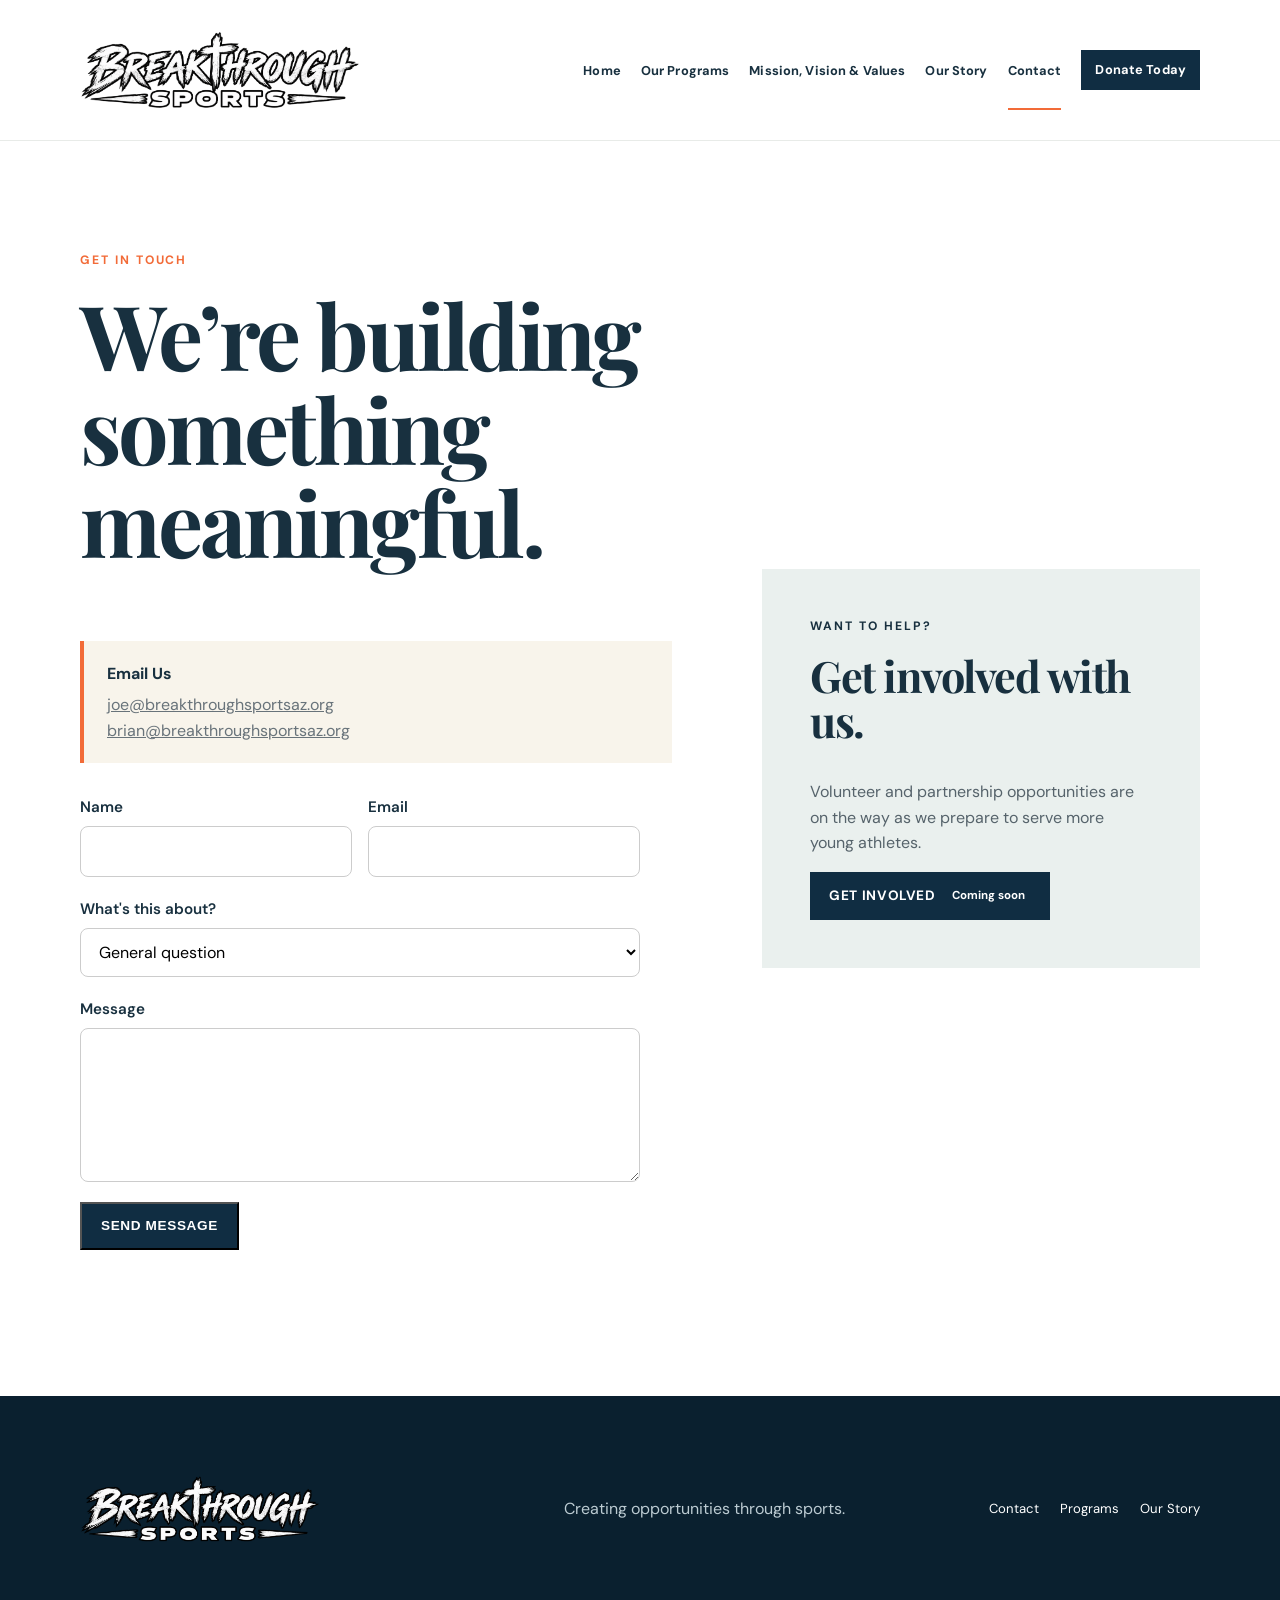
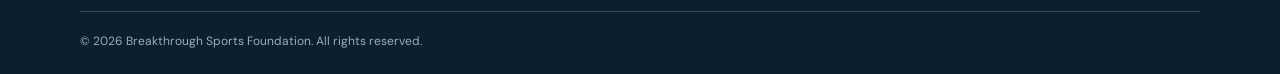
==== commit 24fdab74: "modified:   contact.html 	modified:   mission.html 	modified:   programs.html 	modified:   story.htm" ====
--- a/contact.html
+++ b/contact.html
@@ -17,7 +17,7 @@
   <div class="container nav-wrap">
     <a class="brand" href="/" aria-label="Breakthrough Sports Foundation home">
       <img
-        src="/images/logo.png"
+        src="logo.png"
         alt="Breakthrough Sports Foundation"
         class="site-logo"
       />
@@ -174,7 +174,7 @@
   <div class="container footer-grid">
     <a class="brand footer-brand" href="/" aria-label="Breakthrough Sports Foundation home">
       <img
-        src="/images/logo.png"
+        src="logo.png"
         alt="Breakthrough Sports Foundation"
         class="footer-logo"
       />
